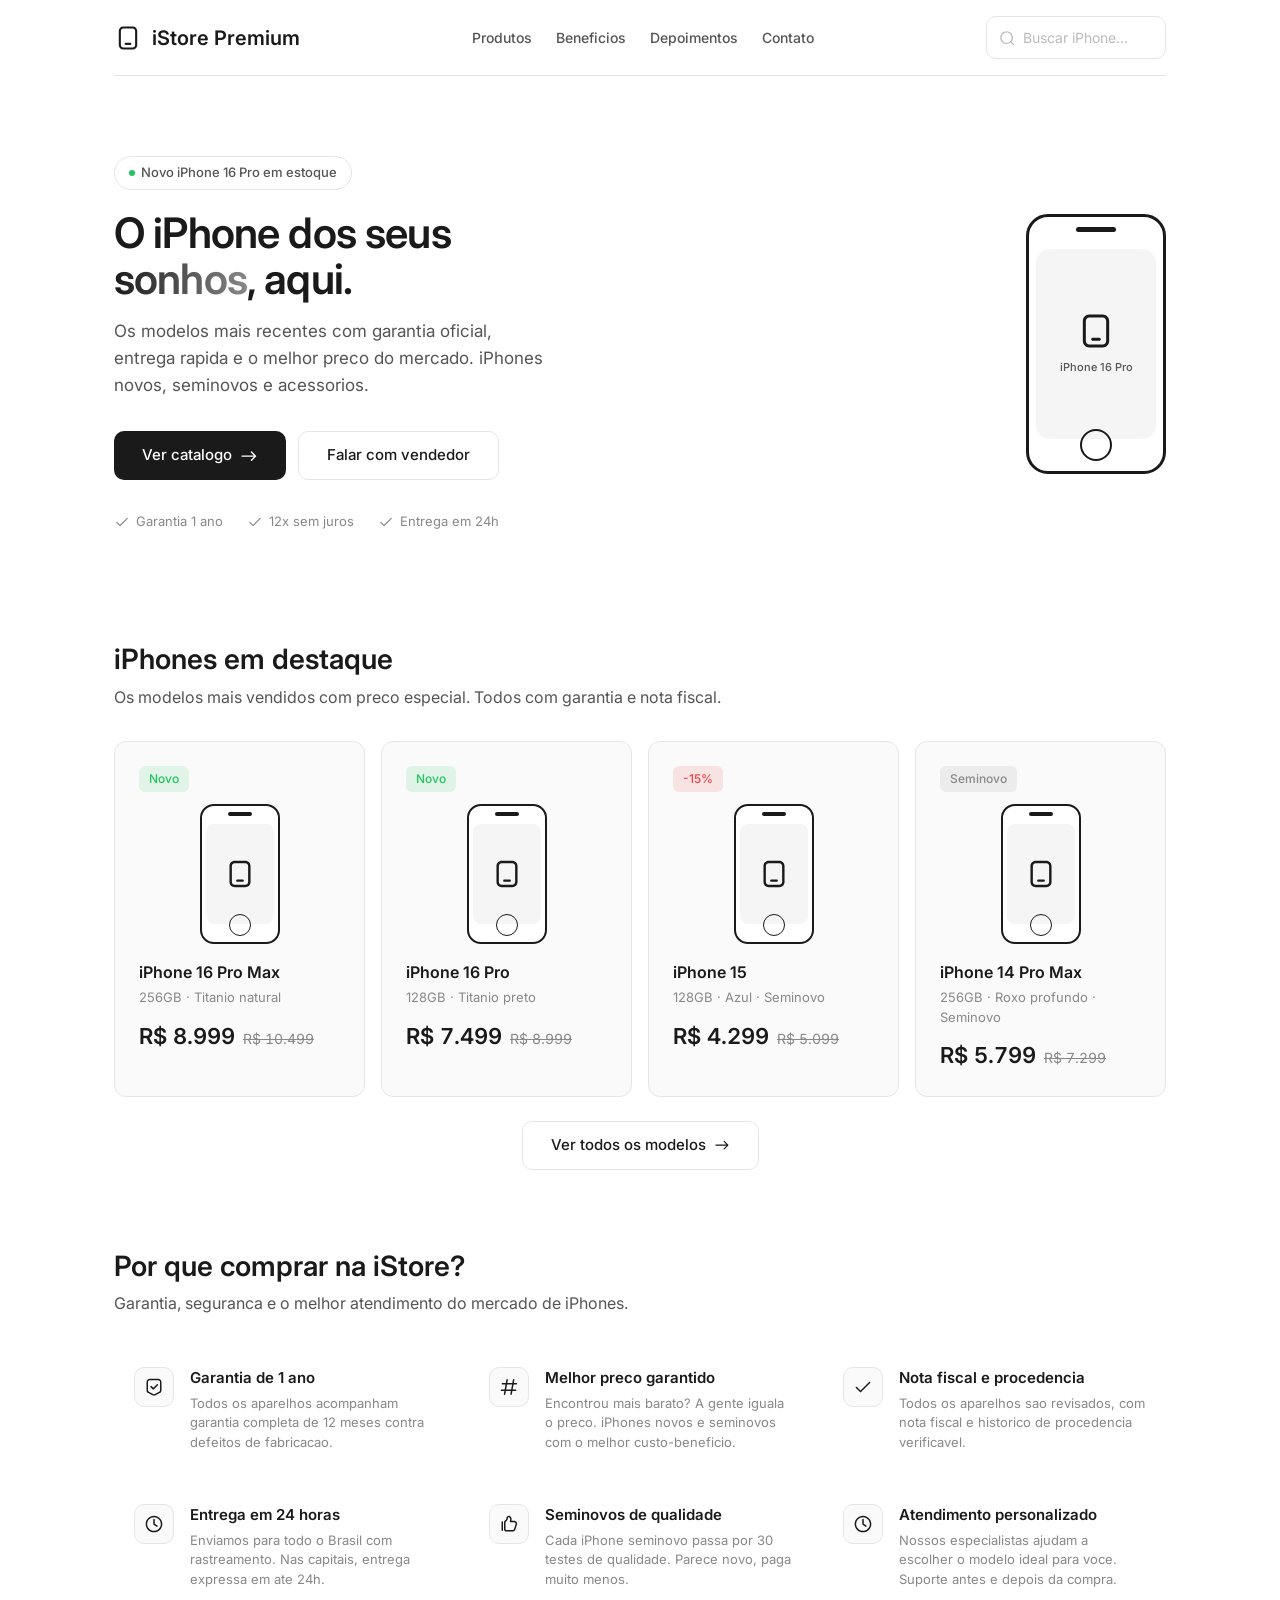
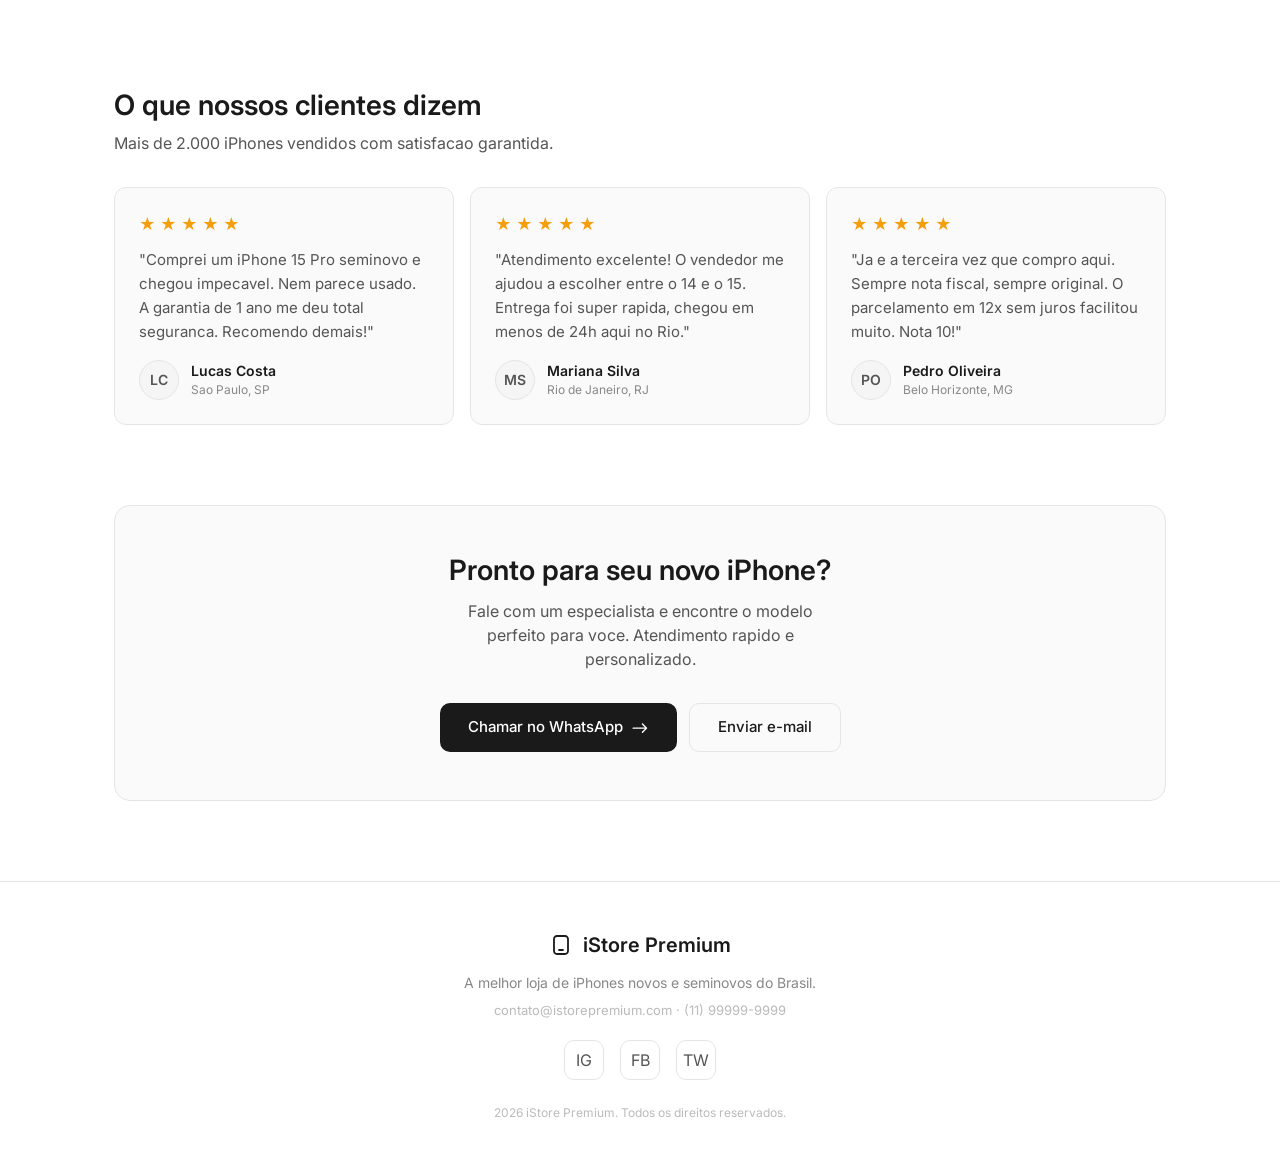
==== index.html @ f139035d "Add files via upload" ====
<!DOCTYPE html>
<html lang="pt-BR">
<head>
<meta charset="UTF-8">
<meta name="viewport" content="width=device-width, initial-scale=1.0">
<title>iStore Premium — iPhones Novos e Seminovos</title>
<style>
  @import url('https://fonts.googleapis.com/css2?family=Inter:wght@400;500;600&display=swap');
  :root {
    --text-primary: #1a1a1a; --text-secondary: #555; --text-tertiary: #888; --text-quaternary: #bbb;
    --surface: #fff; --surface-muted: #f5f5f5; --surface-raised: #fafafa; --border: #e5e5e5;
    --positive: #22c55e; --danger: #ef4444; --warning: #f59e0b; --accent: #3b82f6;
    --font-sans: 'Inter',-apple-system,BlinkMacSystemFont,'Segoe UI',Roboto,sans-serif;
    --ease-out: cubic-bezier(0.16,1,0.3,1); --t-fast: 150ms; --t-normal: 250ms; --t-slow: 400ms;
  }
  @media (prefers-color-scheme: dark) {
    :root {
      --text-primary: #f0f0f0; --text-secondary: #aaa; --text-tertiary: #777; --text-quaternary: #555;
      --surface: #0a0a0a; --surface-muted: #1a1a1a; --surface-raised: #141414; --border: #2a2a2a;
      --positive: #4ade80; --danger: #f87171; --warning: #fbbf24; --accent: #60a5fa;
    }
  }
  * { margin: 0; padding: 0; box-sizing: border-box; }
  body { font-family: var(--font-sans); color: var(--text-primary); background: var(--surface); line-height: 1.5; overflow-x: hidden; }
  .container { max-width: 1100px; margin: 0 auto; padding: 0 24px; }
  @keyframes fadeUp { from { opacity: 0; transform: translateY(30px); } to { opacity: 1; transform: translateY(0); } }
  @keyframes fadeIn { from { opacity: 0; } to { opacity: 1; } }
  @keyframes slideRight { from { opacity: 0; transform: translateX(-40px); } to { opacity: 1; transform: translateX(0); } }
  @keyframes float { 0%,100% { transform: translateY(0); } 50% { transform: translateY(-12px); } }
  @keyframes shimmer { 0% { background-position: -200% 0; } 100% { background-position: 200% 0; } }
  .anim-fade-up { animation: fadeUp 0.7s var(--ease-out) forwards; opacity: 0; }
  .anim-fade-in { animation: fadeIn 0.6s var(--ease-out) forwards; opacity: 0; }
  .anim-slide-right { animation: slideRight 0.6s var(--ease-out) forwards; opacity: 0; }
  .delay-1 { animation-delay: 0.1s; } .delay-2 { animation-delay: 0.2s; } .delay-3 { animation-delay: 0.3s; }
  .delay-4 { animation-delay: 0.4s; } .delay-5 { animation-delay: 0.5s; } .delay-6 { animation-delay: 0.6s; }
  .btn-primary { background: var(--text-primary); color: var(--surface); border: none; padding: 12px 28px; border-radius: 10px; font-size: 15px; font-weight: 500; cursor: pointer; transition: all var(--t-fast) var(--ease-out); display: inline-flex; align-items: center; gap: 8px; text-decoration: none; }
  .btn-primary:hover { opacity: 0.85; transform: translateY(-1px); }
  .btn-secondary { background: transparent; color: var(--text-primary); border: 1px solid var(--border); padding: 12px 28px; border-radius: 10px; font-size: 15px; font-weight: 500; cursor: pointer; transition: all var(--t-fast) var(--ease-out); display: inline-flex; align-items: center; gap: 8px; text-decoration: none; }
  .btn-secondary:hover { background: var(--surface-muted); }
  .phone-card { background: var(--surface-raised); border: 1px solid var(--border); border-radius: 12px; padding: 24px; transition: all var(--t-normal) var(--ease-out); cursor: pointer; position: relative; overflow: hidden; }
  .phone-card:hover { transform: translateY(-6px); border-color: var(--text-secondary); box-shadow: 0 12px 40px rgba(0,0,0,0.08); }
  .phone-card .card-actions { opacity: 0; transition: opacity var(--t-fast) var(--ease-out); }
  .phone-card:hover .card-actions { opacity: 1; }
  .feature-item { display: flex; align-items: flex-start; gap: 16px; padding: 20px; border-radius: 10px; transition: background var(--t-fast) var(--ease-out); }
  .feature-item:hover { background: var(--surface-muted); }
  .nav-link { color: var(--text-secondary); text-decoration: none; font-size: 14px; font-weight: 500; transition: color var(--t-fast) var(--ease-out); cursor: pointer; }
  .nav-link:hover { color: var(--text-primary); }
  .tag { display: inline-flex; align-items: center; gap: 4px; padding: 4px 10px; border-radius: 6px; font-size: 12px; font-weight: 500; }
  .tag-new { background: rgba(34,197,94,0.12); color: var(--positive); }
  .tag-sale { background: rgba(239,68,68,0.12); color: var(--danger); }
  .tag-stock { background: rgba(136,136,136,0.12); color: var(--text-tertiary); }
  .price { font-size: 22px; font-weight: 600; font-variant-numeric: tabular-nums; }
  .price-old { font-size: 14px; color: var(--text-tertiary); text-decoration: line-through; margin-left: 8px; font-variant-numeric: tabular-nums; }
  .scroll-reveal { opacity: 0; transform: translateY(24px); transition: all 0.6s var(--ease-out); }
  .scroll-reveal.revealed { opacity: 1; transform: translateY(0); }
  .testimonial-card { background: var(--surface-raised); border: 1px solid var(--border); border-radius: 12px; padding: 24px; transition: all var(--t-normal) var(--ease-out); }
  .testimonial-card:hover { border-color: var(--text-quaternary); }
  .star { color: var(--warning); }
  input[type="text"] { font: inherit; border: 1px solid var(--border); border-radius: 10px; padding: 10px 14px 10px 36px; font-size: 14px; background: var(--surface); color: var(--text-primary); outline: none; transition: border-color var(--t-fast) var(--ease-out); width: 180px; }
  input[type="text"]:focus { border-color: var(--text-primary); }
  input[type="text"]::placeholder { color: var(--text-quaternary); }
  .phone-visual { width: 80px; height: 140px; border: 2px solid var(--text-primary); border-radius: 14px; position: relative; margin: 0 auto 16px; background: var(--surface); display: flex; align-items: center; justify-content: center; transition: transform var(--t-normal) var(--ease-out); }
  .phone-card:hover .phone-visual { transform: scale(1.05) rotate(-2deg); }
  .phone-visual::before { content: ''; position: absolute; top: 6px; left: 50%; transform: translateX(-50%); width: 24px; height: 4px; background: var(--text-primary); border-radius: 2px; }
  .phone-visual::after { content: ''; position: absolute; bottom: 6px; left: 50%; transform: translateX(-50%); width: 20px; height: 20px; border: 1.5px solid var(--text-primary); border-radius: 50%; }
  .phone-screen { width: 68px; height: 100px; background: var(--surface-muted); border-radius: 8px; display: flex; align-items: center; justify-content: center; }
  .hero-phone { width: 140px; height: 260px; border: 3px solid var(--text-primary); border-radius: 22px; position: relative; background: var(--surface); display: flex; align-items: center; justify-content: center; animation: float 4s ease-in-out infinite; }
  .hero-phone::before { content: ''; position: absolute; top: 10px; left: 50%; transform: translateX(-50%); width: 40px; height: 5px; background: var(--text-primary); border-radius: 3px; }
  .hero-phone::after { content: ''; position: absolute; bottom: 10px; left: 50%; transform: translateX(-50%); width: 28px; height: 28px; border: 2px solid var(--text-primary); border-radius: 50%; }
  .hero-screen { width: 120px; height: 190px; background: var(--surface-muted); border-radius: 14px; display: flex; align-items: center; justify-content: center; flex-direction: column; gap: 8px; }
  .shimmer-text { background: linear-gradient(90deg, var(--text-primary) 0%, var(--text-tertiary) 50%, var(--text-primary) 100%); background-size: 200% auto; -webkit-background-clip: text; -webkit-text-fill-color: transparent; background-clip: text; animation: shimmer 3s linear infinite; }
  .section-title { font-size: 28px; font-weight: 600; line-height: 1.2; margin-bottom: 8px; }
  .section-subtitle { font-size: 16px; color: var(--text-secondary); line-height: 1.5; margin-bottom: 32px; }
  .avatar { width: 40px; height: 40px; border-radius: 50%; background: var(--surface-muted); border: 1px solid var(--border); display: flex; align-items: center; justify-content: center; font-size: 14px; font-weight: 600; color: var(--text-secondary); }
  footer { border-top: 1px solid var(--border); padding: 48px 0; text-align: center; }
  .social-links { display: flex; justify-content: center; gap: 16px; margin-top: 20px; }
  .social-links a { width: 40px; height: 40px; border-radius: 10px; border: 1px solid var(--border); display: flex; align-items: center; justify-content: center; color: var(--text-secondary); transition: all var(--t-fast) var(--ease-out); text-decoration: none; }
  .social-links a:hover { background: var(--surface-muted); color: var(--text-primary); border-color: var(--text-secondary); }
  @media (max-width: 640px) {
    .hero-grid { flex-direction: column; text-align: center; } .hero-phone { margin: 0 auto; } .nav-links { display: none; }
    .products-grid { grid-template-columns: 1fr !important; } .features-grid { grid-template-columns: 1fr !important; }
    .testimonials-grid { grid-template-columns: 1fr !important; } .section-title { font-size: 24px; } h1 { font-size: 32px !important; }
  }
</style>
</head>
<body>
<div class="container">

<!-- HEADER -->
<header style="display: flex; align-items: center; justify-content: space-between; padding: 16px 0; border-bottom: 1px solid var(--border); margin-bottom: 48px;" class="anim-fade-in">
  <div style="display: flex; align-items: center; gap: 10px; font-size: 20px; font-weight: 600;">
    <svg width="28" height="28" viewBox="0 0 24 24" fill="none" xmlns="http://www.w3.org/2000/svg" style="color: var(--text-primary);">
      <path d="M14 16.1006C14.497 16.1006 14.9003 16.503 14.9004 17C14.9004 17.497 14.497 17.9004 14 17.9004H10C9.50294 17.9004 9.09961 17.4971 9.09961 17C9.09966 16.503 9.50298 16.1006 10 16.1006H14Z" fill="currentColor"/>
      <path fill-rule="evenodd" clip-rule="evenodd" d="M16 2.09961C18.1539 2.09961 19.9004 3.84609 19.9004 6V18C19.9004 20.1539 18.1539 21.9004 16 21.9004H8C5.84609 21.9004 4.09961 20.1539 4.09961 18V6C4.09961 3.84609 5.84609 2.09961 8 2.09961H16ZM8 3.90039C6.8402 3.90039 5.90039 4.8402 5.90039 6V18C5.90039 19.1598 6.8402 20.0996 8 20.0996H16C17.1598 20.0996 18.0996 19.1598 18.0996 18V6C18.0996 4.8402 17.1598 3.90039 16 3.90039H8Z" fill="currentColor"/>
    </svg>
    iStore Premium
  </div>
  <nav class="nav-links" style="display: flex; gap: 24px; align-items: center;">
    <a class="nav-link" href="#produtos">Produtos</a>
    <a class="nav-link" href="#beneficios">Beneficios</a>
    <a class="nav-link" href="#depoimentos">Depoimentos</a>
    <a class="nav-link" href="#contato">Contato</a>
  </nav>
  <div style="display: flex; align-items: center; gap: 12px;">
    <div style="position: relative;">
      <svg width="18" height="18" viewBox="0 0 24 24" fill="none" xmlns="http://www.w3.org/2000/svg" style="position: absolute; left: 12px; top: 50%; transform: translateY(-50%); color: var(--text-quaternary);">
        <path d="M11.5 3C16.1944 3 20 6.80558 20 11.5C20 13.523 19.2933 15.381 18.1132 16.8404L21.1364 19.8636C21.4879 20.2151 21.4879 20.7849 21.1364 21.1364C20.7849 21.4879 20.2151 21.4879 19.8636 21.1364L16.8404 18.1132C15.381 19.2933 13.523 20 11.5 20C6.80558 20 3 16.1944 3 11.5C3 6.80558 6.80558 3 11.5 3ZM11.5 18.2C15.2003 18.2 18.2 15.2003 18.2 11.5C18.2 7.79969 15.2003 4.8 11.5 4.8C7.79969 4.8 4.8 7.79969 4.8 11.5C4.8 15.2003 7.79969 18.2 11.5 18.2Z" fill="currentColor"/>
      </svg>
      <input type="text" placeholder="Buscar iPhone...">
    </div>
  </div>
</header>

<!-- HERO -->
<section class="hero-grid" style="display: flex; align-items: center; gap: 48px; margin-bottom: 80px; padding: 32px 0;">
  <div style="flex: 1;">
    <div class="anim-slide-right delay-1" style="display: inline-flex; align-items: center; gap: 6px; padding: 6px 14px; border-radius: 20px; border: 1px solid var(--border); font-size: 13px; color: var(--text-secondary); margin-bottom: 20px; font-weight: 500;">
      <span style="width: 6px; height: 6px; background: var(--positive); border-radius: 50%; display: inline-block;"></span>
      Novo iPhone 16 Pro em estoque
    </div>
    <h1 class="anim-fade-up delay-2" style="font-size: 42px; font-weight: 600; line-height: 1.1; margin-bottom: 16px; letter-spacing: -0.02em;">
      O iPhone dos seus<br><span class="shimmer-text">sonhos</span>, aqui.
    </h1>
    <p class="anim-fade-up delay-3" style="font-size: 17px; color: var(--text-secondary); line-height: 1.6; margin-bottom: 32px; max-width: 440px;">
      Os modelos mais recentes com garantia oficial, entrega rapida e o melhor preco do mercado. iPhones novos, seminovos e acessorios.
    </p>
    <div class="anim-fade-up delay-4" style="display: flex; gap: 12px; flex-wrap: wrap;">
      <a href="#produtos" class="btn-primary">
        Ver catalogo
        <svg width="18" height="18" viewBox="0 0 24 24" fill="none" xmlns="http://www.w3.org/2000/svg">
          <path fill-rule="evenodd" clip-rule="evenodd" d="M21.4387 12.814C21.788 12.4622 21.787 11.8941 21.4364 11.5436L15.8979 6.0051C15.5464 5.65363 14.9766 5.65363 14.6251 6.0051C14.2737 6.35657 14.2737 6.92642 14.6251 7.27789L18.6272 11.28H2.79998C2.30293 11.28 1.89998 11.6829 1.89998 12.18C1.89998 12.677 2.30293 13.08 2.79998 13.08H18.6382L14.6228 17.1245C14.2726 17.4772 14.2747 18.0471 14.6274 18.3973C14.9802 18.7475 15.55 18.7454 15.9002 18.3927L21.4387 12.814Z" fill="currentColor"/>
        </svg>
      </a>
      <a href="#contato" class="btn-secondary">Falar com vendedor</a>
    </div>
    <div class="anim-fade-up delay-5" style="display: flex; gap: 24px; margin-top: 32px; flex-wrap: wrap;">
      <div style="display: flex; align-items: center; gap: 6px; font-size: 13px; color: var(--text-tertiary);">
        <svg width="16" height="16" viewBox="0 0 24 24" fill="none" xmlns="http://www.w3.org/2000/svg"><path d="M19.3027 5.9053C19.6542 5.55397 20.2247 5.55388 20.5761 5.9053C20.9273 6.25675 20.9273 6.82734 20.5761 7.17874L9.65911 18.0948C9.30773 18.4461 8.73814 18.446 8.38665 18.0948L3.42376 13.1328C3.0726 12.7814 3.07263 12.2118 3.42376 11.8604C3.77524 11.509 4.34575 11.5089 4.6972 11.8604L9.02239 16.1856L19.3027 5.9053Z" fill="currentColor"/></svg>
        Garantia 1 ano
      </div>
      <div style="display: flex; align-items: center; gap: 6px; font-size: 13px; color: var(--text-tertiary);">
        <svg width="16" height="16" viewBox="0 0 24 24" fill="none" xmlns="http://www.w3.org/2000/svg"><path d="M19.3027 5.9053C19.6542 5.55397 20.2247 5.55388 20.5761 5.9053C20.9273 6.25675 20.9273 6.82734 20.5761 7.17874L9.65911 18.0948C9.30773 18.4461 8.73814 18.446 8.38665 18.0948L3.42376 13.1328C3.0726 12.7814 3.07263 12.2118 3.42376 11.8604C3.77524 11.509 4.34575 11.5089 4.6972 11.8604L9.02239 16.1856L19.3027 5.9053Z" fill="currentColor"/></svg>
        12x sem juros
      </div>
      <div style="display: flex; align-items: center; gap: 6px; font-size: 13px; color: var(--text-tertiary);">
        <svg width="16" height="16" viewBox="0 0 24 24" fill="none" xmlns="http://www.w3.org/2000/svg"><path d="M19.3027 5.9053C19.6542 5.55397 20.2247 5.55388 20.5761 5.9053C20.9273 6.25675 20.9273 6.82734 20.5761 7.17874L9.65911 18.0948C9.30773 18.4461 8.73814 18.446 8.38665 18.0948L3.42376 13.1328C3.0726 12.7814 3.07263 12.2118 3.42376 11.8604C3.77524 11.509 4.34575 11.5089 4.6972 11.8604L9.02239 16.1856L19.3027 5.9053Z" fill="currentColor"/></svg>
        Entrega em 24h
      </div>
    </div>
  </div>
  <div class="anim-fade-up delay-3" style="flex: 0 0 auto; display: flex; justify-content: center;">
    <div class="hero-phone">
      <div class="hero-screen">
        <svg width="40" height="40" viewBox="0 0 24 24" fill="none" xmlns="http://www.w3.org/2000/svg" style="color: var(--text-primary);">
          <path d="M14 16.1006C14.497 16.1006 14.9003 16.503 14.9004 17C14.9004 17.497 14.497 17.9004 14 17.9004H10C9.50294 17.9004 9.09961 17.4971 9.09961 17C9.09966 16.503 9.50298 16.1006 10 16.1006H14Z" fill="currentColor"/>
          <path fill-rule="evenodd" clip-rule="evenodd" d="M16 2.09961C18.1539 2.09961 19.9004 3.84609 19.9004 6V18C19.9004 20.1539 18.1539 21.9004 16 21.9004H8C5.84609 21.9004 4.09961 20.1539 4.09961 18V6C4.09961 3.84609 5.84609 2.09961 8 2.09961H16ZM8 3.90039C6.8402 3.90039 5.90039 4.8402 5.90039 6V18C5.90039 19.1598 6.8402 20.0996 8 20.0996H16C17.1598 20.0996 18.0996 19.1598 18.0996 18V6C18.0996 4.8402 17.1598 3.90039 16 3.90039H8Z" fill="currentColor"/>
        </svg>
        <span style="font-size: 11px; font-weight: 500; color: var(--text-secondary);">iPhone 16 Pro</span>
      </div>
    </div>
  </div>
</section>

<!-- PRODUTOS -->
<section id="produtos" style="margin-bottom: 80px;">
  <div class="scroll-reveal">
    <h2 class="section-title">iPhones em destaque</h2>
    <p class="section-subtitle">Os modelos mais vendidos com preco especial. Todos com garantia e nota fiscal.</p>
  </div>
  <div class="products-grid scroll-reveal" style="display: grid; grid-template-columns: repeat(auto-fill, minmax(220px, 1fr)); gap: 16px;">

    <div class="phone-card">
      <div style="display: flex; justify-content: space-between; align-items: flex-start; margin-bottom: 12px;">
        <span class="tag tag-new">Novo</span>
        <div class="card-actions">
          <svg width="18" height="18" viewBox="0 0 24 24" fill="none" xmlns="http://www.w3.org/2000/svg" style="color: var(--text-tertiary); cursor: pointer;" onmouseover="this.style.color='var(--danger)'" onmouseout="this.style.color='var(--text-tertiary)'">
            <path d="M11.8008 2.20386C11.8418 2.20504 11.8761 2.20679 11.9004 2.20679C12.9196 2.20697 14.0714 2.95768 14.6924 4.17847C15.3083 5.25838 15.3183 6.6302 15.0029 8.06226H18.0244C20.3536 8.06238 22.3556 10.0885 21.6377 12.4167L19.7588 18.5105C19.286 20.0439 17.7636 21.0064 16.1455 21.0066H8.86621C7.29432 21.0066 6.01953 19.7318 6.01953 18.1599V9.61792C6.01953 8.75706 6.59143 8.12094 7.18652 7.81421C7.74138 7.52813 8.27631 7.03526 8.55762 6.28882C8.7423 5.79875 8.81718 5.36749 8.89551 4.91284C8.90613 4.85121 8.91669 4.78901 8.92773 4.72632C9.01218 4.24725 9.13189 3.60409 9.57715 3.073C9.98574 2.58579 10.4533 2.34616 10.9248 2.25269C11.2492 2.18839 11.6072 2.19827 11.8008 2.20386ZM3.90039 8.70679C4.39721 8.707 4.79972 9.10935 4.7998 9.6062V19.6062C4.7998 20.1031 4.39727 20.5064 3.90039 20.5066C3.40333 20.5066 3 20.1033 3 19.6062V9.6062C3.00009 9.10922 3.40339 8.70679 3.90039 8.70679ZM11.5127 3.99976C11.4072 4.00007 11.3335 4.0066 11.2744 4.01831C11.1904 4.03501 11.0911 4.0682 10.9561 4.22925C10.8577 4.34667 10.79 4.52909 10.7002 5.03882C10.6906 5.093 10.6811 5.15005 10.6709 5.20972C10.5941 5.66065 10.4914 6.26229 10.2422 6.92358C9.77757 8.15644 8.89074 8.9602 8.01074 9.41382C7.93454 9.45309 7.88026 9.5043 7.84961 9.54761C7.82127 9.58767 7.81934 9.6106 7.81934 9.61792V18.1599C7.81934 18.7377 8.28844 19.2068 8.86621 19.2068H16.1455C17.1015 19.2066 17.8346 18.6435 18.0391 17.9802L19.918 11.8865C20.1905 11.0025 19.4593 9.86217 18.0244 9.86206H13.8223C13.5343 9.86197 13.264 9.72391 13.0947 9.49097C12.9254 9.25776 12.8776 8.95738 12.9668 8.68335C13.5367 6.93328 13.5148 5.73387 13.1221 5.05835C13.1126 5.04208 13.1031 5.02537 13.0947 5.00854C12.7129 4.24514 12.1035 4.00689 11.9004 4.00659C11.8294 4.00659 11.7579 4.00414 11.6982 4.00269H11.6865C11.6208 4.00109 11.5658 3.9996 11.5127 3.99976Z" fill="currentColor"/>
          </svg>
        </div>
      </div>
      <div class="phone-visual">
        <div class="phone-screen">
          <svg width="32" height="32" viewBox="0 0 24 24" fill="none" xmlns="http://www.w3.org/2000/svg" style="color: var(--text-primary);">
            <path d="M14 16.1006C14.497 16.1006 14.9003 16.503 14.9004 17C14.9004 17.497 14.497 17.9004 14 17.9004H10C9.50294 17.9004 9.09961 17.4971 9.09961 17C9.09966 16.503 9.50298 16.1006 10 16.1006H14Z" fill="currentColor"/>
            <path fill-rule="evenodd" clip-rule="evenodd" d="M16 2.09961C18.1539 2.09961 19.9004 3.84609 19.9004 6V18C19.9004 20.1539 18.1539 21.9004 16 21.9004H8C5.84609 21.9004 4.09961 20.1539 4.09961 18V6C4.09961 3.84609 5.84609 2.09961 8 2.09961H16ZM8 3.90039C6.8402 3.90039 5.90039 4.8402 5.90039 6V18C5.90039 19.1598 6.8402 20.0996 8 20.0996H16C17.1598 20.0996 18.0996 19.1598 18.0996 18V6C18.0996 4.8402 17.1598 3.90039 16 3.90039H8Z" fill="currentColor"/>
          </svg>
        </div>
      </div>
      <h3 style="font-size: 16px; font-weight: 600; margin-bottom: 4px;">iPhone 16 Pro Max</h3>
      <p style="font-size: 13px; color: var(--text-tertiary); margin-bottom: 12px;">256GB · Titanio natural</p>
      <div style="display: flex; align-items: baseline;">
        <span class="price">R$ 8.999</span>
        <span class="price-old">R$ 10.499</span>
      </div>
    </div>

    <div class="phone-card">
      <div style="display: flex; justify-content: space-between; align-items: flex-start; margin-bottom: 12px;">
        <span class="tag tag-new">Novo</span>
        <div class="card-actions">
          <svg width="18" height="18" viewBox="0 0 24 24" fill="none" xmlns="http://www.w3.org/2000/svg" style="color: var(--text-tertiary); cursor: pointer;" onmouseover="this.style.color='var(--danger)'" onmouseout="this.style.color='var(--text-tertiary)'">
            <path d="M11.8008 2.20386C11.8418 2.20504 11.8761 2.20679 11.9004 2.20679C12.9196 2.20697 14.0714 2.95768 14.6924 4.17847C15.3083 5.25838 15.3183 6.6302 15.0029 8.06226H18.0244C20.3536 8.06238 22.3556 10.0885 21.6377 12.4167L19.7588 18.5105C19.286 20.0439 17.7636 21.0064 16.1455 21.0066H8.86621C7.29432 21.0066 6.01953 19.7318 6.01953 18.1599V9.61792C6.01953 8.75706 6.59143 8.12094 7.18652 7.81421C7.74138 7.52813 8.27631 7.03526 8.55762 6.28882C8.7423 5.79875 8.81718 5.36749 8.89551 4.91284C8.90613 4.85121 8.91669 4.78901 8.92773 4.72632C9.01218 4.24725 9.13189 3.60409 9.57715 3.073C9.98574 2.58579 10.4533 2.34616 10.9248 2.25269C11.2492 2.18839 11.6072 2.19827 11.8008 2.20386ZM3.90039 8.70679C4.39721 8.707 4.79972 9.10935 4.7998 9.6062V19.6062C4.7998 20.1031 4.39727 20.5064 3.90039 20.5066C3.40333 20.5066 3 20.1033 3 19.6062V9.6062C3.00009 9.10922 3.40339 8.70679 3.90039 8.70679ZM11.5127 3.99976C11.4072 4.00007 11.3335 4.0066 11.2744 4.01831C11.1904 4.03501 11.0911 4.0682 10.9561 4.22925C10.8577 4.34667 10.79 4.52909 10.7002 5.03882C10.6906 5.093 10.6811 5.15005 10.6709 5.20972C10.5941 5.66065 10.4914 6.26229 10.2422 6.92358C9.77757 8.15644 8.89074 8.9602 8.01074 9.41382C7.93454 9.45309 7.88026 9.5043 7.84961 9.54761C7.82127 9.58767 7.81934 9.6106 7.81934 9.61792V18.1599C7.81934 18.7377 8.28844 19.2068 8.86621 19.2068H16.1455C17.1015 19.2066 17.8346 18.6435 18.0391 17.9802L19.918 11.8865C20.1905 11.0025 19.4593 9.86217 18.0244 9.86206H13.8223C13.5343 9.86197 13.264 9.72391 13.0947 9.49097C12.9254 9.25776 12.8776 8.95738 12.9668 8.68335C13.5367 6.93328 13.5148 5.73387 13.1221 5.05835C13.1126 5.04208 13.1031 5.02537 13.0947 5.00854C12.7129 4.24514 12.1035 4.00689 11.9004 4.00659C11.8294 4.00659 11.7579 4.00414 11.6982 4.00269H11.6865C11.6208 4.00109 11.5658 3.9996 11.5127 3.99976Z" fill="currentColor"/>
          </svg>
        </div>
      </div>
      <div class="phone-visual">
        <div class="phone-screen">
          <svg width="32" height="32" viewBox="0 0 24 24" fill="none" xmlns="http://www.w3.org/2000/svg" style="color: var(--text-primary);">
            <path d="M14 16.1006C14.497 16.1006 14.9003 16.503 14.9004 17C14.9004 17.497 14.497 17.9004 14 17.9004H10C9.50294 17.9004 9.09961 17.4971 9.09961 17C9.09966 16.503 9.50298 16.1006 10 16.1006H14Z" fill="currentColor"/>
            <path fill-rule="evenodd" clip-rule="evenodd" d="M16 2.09961C18.1539 2.09961 19.9004 3.84609 19.9004 6V18C19.9004 20.1539 18.1539 21.9004 16 21.9004H8C5.84609 21.9004 4.09961 20.1539 4.09961 18V6C4.09961 3.84609 5.84609 2.09961 8 2.09961H16ZM8 3.90039C6.8402 3.90039 5.90039 4.8402 5.90039 6V18C5.90039 19.1598 6.8402 20.0996 8 20.0996H16C17.1598 20.0996 18.0996 19.1598 18.0996 18V6C18.0996 4.8402 17.1598 3.90039 16 3.90039H8Z" fill="currentColor"/>
          </svg>
        </div>
      </div>
      <h3 style="font-size: 16px; font-weight: 600; margin-bottom: 4px;">iPhone 16 Pro</h3>
      <p style="font-size: 13px; color: var(--text-tertiary); margin-bottom: 12px;">128GB · Titanio preto</p>
      <div style="display: flex; align-items: baseline;">
        <span class="price">R$ 7.499</span>
        <span class="price-old">R$ 8.999</span>
      </div>
    </div>

    <div class="phone-card">
      <div style="display: flex; justify-content: space-between; align-items: flex-start; margin-bottom: 12px;">
        <span class="tag tag-sale">-15%</span>
        <div class="card-actions">
          <svg width="18" height="18" viewBox="0 0 24 24" fill="none" xmlns="http://www.w3.org/2000/svg" style="color: var(--text-tertiary); cursor: pointer;" onmouseover="this.style.color='var(--danger)'" onmouseout="this.style.color='var(--text-tertiary)'">
            <path d="M11.8008 2.20386C11.8418 2.20504 11.8761 2.20679 11.9004 2.20679C12.9196 2.20697 14.0714 2.95768 14.6924 4.17847C15.3083 5.25838 15.3183 6.6302 15.0029 8.06226H18.0244C20.3536 8.06238 22.3556 10.0885 21.6377 12.4167L19.7588 18.5105C19.286 20.0439 17.7636 21.0064 16.1455 21.0066H8.86621C7.29432 21.0066 6.01953 19.7318 6.01953 18.1599V9.61792C6.01953 8.75706 6.59143 8.12094 7.18652 7.81421C7.74138 7.52813 8.27631 7.03526 8.55762 6.28882C8.7423 5.79875 8.81718 5.36749 8.89551 4.91284C8.90613 4.85121 8.91669 4.78901 8.92773 4.72632C9.01218 4.24725 9.13189 3.60409 9.57715 3.073C9.98574 2.58579 10.4533 2.34616 10.9248 2.25269C11.2492 2.18839 11.6072 2.19827 11.8008 2.20386ZM3.90039 8.70679C4.39721 8.707 4.79972 9.10935 4.7998 9.6062V19.6062C4.7998 20.1031 4.39727 20.5064 3.90039 20.5066C3.40333 20.5066 3 20.1033 3 19.6062V9.6062C3.00009 9.10922 3.40339 8.70679 3.90039 8.70679ZM11.5127 3.99976C11.4072 4.00007 11.3335 4.0066 11.2744 4.01831C11.1904 4.03501 11.0911 4.0682 10.9561 4.22925C10.8577 4.34667 10.79 4.52909 10.7002 5.03882C10.6906 5.093 10.6811 5.15005 10.6709 5.20972C10.5941 5.66065 10.4914 6.26229 10.2422 6.92358C9.77757 8.15644 8.89074 8.9602 8.01074 9.41382C7.93454 9.45309 7.88026 9.5043 7.84961 9.54761C7.82127 9.58767 7.81934 9.6106 7.81934 9.61792V18.1599C7.81934 18.7377 8.28844 19.2068 8.86621 19.2068H16.1455C17.1015 19.2066 17.8346 18.6435 18.0391 17.9802L19.918 11.8865C20.1905 11.0025 19.4593 9.86217 18.0244 9.86206H13.8223C13.5343 9.86197 13.264 9.72391 13.0947 9.49097C12.9254 9.25776 12.8776 8.95738 12.9668 8.68335C13.5367 6.93328 13.5148 5.73387 13.1221 5.05835C13.1126 5.04208 13.1031 5.02537 13.0947 5.00854C12.7129 4.24514 12.1035 4.00689 11.9004 4.00659C11.8294 4.00659 11.7579 4.00414 11.6982 4.00269H11.6865C11.6208 4.00109 11.5658 3.9996 11.5127 3.99976Z" fill="currentColor"/>
          </svg>
        </div>
      </div>
      <div class="phone-visual">
        <div class="phone-screen">
          <svg width="32" height="32" viewBox="0 0 24 24" fill="none" xmlns="http://www.w3.org/2000/svg" style="color: var(--text-primary);">
            <path d="M14 16.1006C14.497 16.1006 14.9003 16.503 14.9004 17C14.9004 17.497 14.497 17.9004 14 17.9004H10C9.50294 17.9004 9.09961 17.4971 9.09961 17C9.09966 16.503 9.50298 16.1006 10 16.1006H14Z" fill="currentColor"/>
            <path fill-rule="evenodd" clip-rule="evenodd" d="M16 2.09961C18.1539 2.09961 19.9004 3.84609 19.9004 6V18C19.9004 20.1539 18.1539 21.9004 16 21.9004H8C5.84609 21.9004 4.09961 20.1539 4.09961 18V6C4.09961 3.84609 5.84609 2.09961 8 2.09961H16ZM8 3.90039C6.8402 3.90039 5.90039 4.8402 5.90039 6V18C5.90039 19.1598 6.8402 20.0996 8 20.0996H16C17.1598 20.0996 18.0996 19.1598 18.0996 18V6C18.0996 4.8402 17.1598 3.90039 16 3.90039H8Z" fill="currentColor"/>
          </svg>
        </div>
      </div>
      <h3 style="font-size: 16px; font-weight: 600; margin-bottom: 4px;">iPhone 15</h3>
      <p style="font-size: 13px; color: var(--text-tertiary); margin-bottom: 12px;">128GB · Azul · Seminovo</p>
      <div style="display: flex; align-items: baseline;">
        <span class="price">R$ 4.299</span>
        <span class="price-old">R$ 5.099</span>
      </div>
    </div>

    <div class="phone-card">
      <div style="display: flex; justify-content: space-between; align-items: flex-start; margin-bottom: 12px;">
        <span class="tag tag-stock">Seminovo</span>
        <div class="card-actions">
          <svg width="18" height="18" viewBox="0 0 24 24" fill="none" xmlns="http://www.w3.org/2000/svg" style="color: var(--text-tertiary); cursor: pointer;" onmouseover="this.style.color='var(--danger)'" onmouseout="this.style.color='var(--text-tertiary)'">
            <path d="M11.8008 2.20386C11.8418 2.20504 11.8761 2.20679 11.9004 2.20679C12.9196 2.20697 14.0714 2.95768 14.6924 4.17847C15.3083 5.25838 15.3183 6.6302 15.0029 8.06226H18.0244C20.3536 8.06238 22.3556 10.0885 21.6377 12.4167L19.7588 18.5105C19.286 20.0439 17.7636 21.0064 16.1455 21.0066H8.86621C7.29432 21.0066 6.01953 19.7318 6.01953 18.1599V9.61792C6.01953 8.75706 6.59143 8.12094 7.18652 7.81421C7.74138 7.52813 8.27631 7.03526 8.55762 6.28882C8.7423 5.79875 8.81718 5.36749 8.89551 4.91284C8.90613 4.85121 8.91669 4.78901 8.92773 4.72632C9.01218 4.24725 9.13189 3.60409 9.57715 3.073C9.98574 2.58579 10.4533 2.34616 10.9248 2.25269C11.2492 2.18839 11.6072 2.19827 11.8008 2.20386ZM3.90039 8.70679C4.39721 8.707 4.79972 9.10935 4.7998 9.6062V19.6062C4.7998 20.1031 4.39727 20.5064 3.90039 20.5066C3.40333 20.5066 3 20.1033 3 19.6062V9.6062C3.00009 9.10922 3.40339 8.70679 3.90039 8.70679ZM11.5127 3.99976C11.4072 4.00007 11.3335 4.0066 11.2744 4.01831C11.1904 4.03501 11.0911 4.0682 10.9561 4.22925C10.8577 4.34667 10.79 4.52909 10.7002 5.03882C10.6906 5.093 10.6811 5.15005 10.6709 5.20972C10.5941 5.66065 10.4914 6.26229 10.2422 6.92358C9.77757 8.15644 8.89074 8.9602 8.01074 9.41382C7.93454 9.45309 7.88026 9.5043 7.84961 9.54761C7.82127 9.58767 7.81934 9.6106 7.81934 9.61792V18.1599C7.81934 18.7377 8.28844 19.2068 8.86621 19.2068H16.1455C17.1015 19.2066 17.8346 18.6435 18.0391 17.9802L19.918 11.8865C20.1905 11.0025 19.4593 9.86217 18.0244 9.86206H13.8223C13.5343 9.86197 13.264 9.72391 13.0947 9.49097C12.9254 9.25776 12.8776 8.95738 12.9668 8.68335C13.5367 6.93328 13.5148 5.73387 13.1221 5.05835C13.1126 5.04208 13.1031 5.02537 13.0947 5.00854C12.7129 4.24514 12.1035 4.00689 11.9004 4.00659C11.8294 4.00659 11.7579 4.00414 11.6982 4.00269H11.6865C11.6208 4.00109 11.5658 3.9996 11.5127 3.99976Z" fill="currentColor"/>
          </svg>
        </div>
      </div>
      <div class="phone-visual">
        <div class="phone-screen">
          <svg width="32" height="32" viewBox="0 0 24 24" fill="none" xmlns="http://www.w3.org/2000/svg" style="color: var(--text-primary);">
            <path d="M14 16.1006C14.497 16.1006 14.9003 16.503 14.9004 17C14.9004 17.497 14.497 17.9004 14 17.9004H10C9.50294 17.9004 9.09961 17.4971 9.09961 17C9.09966 16.503 9.50298 16.1006 10 16.1006H14Z" fill="currentColor"/>
            <path fill-rule="evenodd" clip-rule="evenodd" d="M16 2.09961C18.1539 2.09961 19.9004 3.84609 19.9004 6V18C19.9004 20.1539 18.1539 21.9004 16 21.9004H8C5.84609 21.9004 4.09961 20.1539 4.09961 18V6C4.09961 3.84609 5.84609 2.09961 8 2.09961H16ZM8 3.90039C6.8402 3.90039 5.90039 4.8402 5.90039 6V18C5.90039 19.1598 6.8402 20.0996 8 20.0996H16C17.1598 20.0996 18.0996 19.1598 18.0996 18V6C18.0996 4.8402 17.1598 3.90039 16 3.90039H8Z" fill="currentColor"/>
          </svg>
        </div>
      </div>
      <h3 style="font-size: 16px; font-weight: 600; margin-bottom: 4px;">iPhone 14 Pro Max</h3>
      <p style="font-size: 13px; color: var(--text-tertiary); margin-bottom: 12px;">256GB · Roxo profundo · Seminovo</p>
      <div style="display: flex; align-items: baseline;">
        <span class="price">R$ 5.799</span>
        <span class="price-old">R$ 7.299</span>
      </div>
    </div>

  </div>
  <div class="scroll-reveal" style="text-align: center; margin-top: 24px;">
    <a href="#" class="btn-secondary">
      Ver todos os modelos
      <svg width="16" height="16" viewBox="0 0 24 24" fill="none" xmlns="http://www.w3.org/2000/svg">
        <path fill-rule="evenodd" clip-rule="evenodd" d="M21.4387 12.814C21.788 12.4622 21.787 11.8941 21.4364 11.5436L15.8979 6.0051C15.5464 5.65363 14.9766 5.65363 14.6251 6.0051C14.2737 6.35657 14.2737 6.92642 14.6251 7.27789L18.6272 11.28H2.79998C2.30293 11.28 1.89998 11.6829 1.89998 12.18C1.89998 12.677 2.30293 13.08 2.79998 13.08H18.6382L14.6228 17.1245C14.2726 17.4772 14.2747 18.0471 14.6274 18.3973C14.9802 18.7475 15.55 18.7454 15.9002 18.3927L21.4387 12.814Z" fill="currentColor"/>
      </svg>
    </a>
  </div>
</section>

<!-- BENEFICIOS -->
<section id="beneficios" style="margin-bottom: 80px;">
  <div class="scroll-reveal">
    <h2 class="section-title">Por que comprar na iStore?</h2>
    <p class="section-subtitle">Garantia, seguranca e o melhor atendimento do mercado de iPhones.</p>
  </div>
  <div class="features-grid scroll-reveal" style="display: grid; grid-template-columns: repeat(auto-fill, minmax(280px, 1fr)); gap: 12px;">

    <div class="feature-item">
      <div style="width: 40px; height: 40px; border-radius: 10px; background: var(--surface-raised); border: 1px solid var(--border); display: flex; align-items: center; justify-content: center; flex-shrink: 0;">
        <svg width="20" height="20" viewBox="0 0 24 24" fill="none" xmlns="http://www.w3.org/2000/svg" style="color: var(--text-primary);">
          <path fill-rule="evenodd" clip-rule="evenodd" d="M17 3.8H7C5.78497 3.8 4.8 4.78497 4.8 6V15.7647C4.8 16.574 5.24438 17.318 5.95698 17.7017L10.957 20.394C11.6081 20.7446 12.3919 20.7446 13.043 20.394L18.043 17.7017C18.7556 17.318 19.2 16.574 19.2 15.7647V6C19.2 4.78497 18.215 3.8 17 3.8ZM7 2C4.79086 2 3 3.79086 3 6V15.7647C3 17.2362 3.80796 18.5889 5.1036 19.2866L10.1036 21.9789C11.2875 22.6164 12.7125 22.6164 13.8964 21.9789L18.8964 19.2866C20.192 18.5889 21 17.2362 21 15.7647V6C21 3.79086 19.2091 2 17 2H7Z" fill="currentColor"/>
          <path fill-rule="evenodd" clip-rule="evenodd" d="M16.7248 8.63051C17.0763 8.98198 17.0763 9.55183 16.7248 9.9033L11.7627 14.8654C11.4113 15.2169 10.8414 15.2169 10.4899 14.8654L7.81839 12.1939C7.46692 11.8424 7.46691 11.2726 7.81839 10.9211C8.16986 10.5696 8.7397 10.5696 9.09118 10.9211L11.1263 12.9562L15.4521 8.63051C15.8035 8.27904 16.3734 8.27904 16.7248 8.63051Z" fill="currentColor"/>
        </svg>
      </div>
      <div>
        <h4 style="font-size: 15px; font-weight: 600; margin-bottom: 4px;">Garantia de 1 ano</h4>
        <p style="font-size: 13px; color: var(--text-tertiary); line-height: 1.5;">Todos os aparelhos acompanham garantia completa de 12 meses contra defeitos de fabricacao.</p>
      </div>
    </div>

    <div class="feature-item">
      <div style="width: 40px; height: 40px; border-radius: 10px; background: var(--surface-raised); border: 1px solid var(--border); display: flex; align-items: center; justify-content: center; flex-shrink: 0;">
        <svg width="20" height="20" viewBox="0 0 24 24" fill="none" xmlns="http://www.w3.org/2000/svg" style="color: var(--text-primary);">
          <path fill-rule="evenodd" clip-rule="evenodd" d="M17.711 2.52188C17.2215 2.43557 16.7547 2.76242 16.6684 3.25192L15.9899 7.1L9.97778 7.1L10.6011 3.56521C10.6874 3.07571 10.3605 2.60892 9.87102 2.5226C9.38151 2.43629 8.91472 2.76314 8.82841 3.25265L8.15002 7.1H4.00001C3.50295 7.1 3.10001 7.50294 3.10001 8C3.10001 8.49705 3.50295 8.9 4.00001 8.9H7.83263L6.7394 15.1H3.00001C2.50295 15.1 2.10001 15.5029 2.10001 16C2.10001 16.4971 2.50295 16.9 3.00001 16.9H6.42201L5.78982 20.4853C5.70351 20.9748 6.03036 21.4416 6.51987 21.5279C7.00937 21.6142 7.47617 21.2874 7.56248 20.7979L8.24978 16.9H14.2619L13.6297 20.4853C13.5434 20.9748 13.8702 21.4416 14.3597 21.5279C14.8492 21.6142 15.316 21.2874 15.4023 20.7979L16.0896 16.9H20C20.4971 16.9 20.9 16.4971 20.9 16C20.9 15.5029 20.4971 15.1 20 15.1H16.407L17.5002 8.9H21C21.4971 8.9 21.9 8.49705 21.9 8C21.9 7.50294 21.4971 7.1 21 7.1H17.8176L18.441 3.56449C18.5273 3.07499 18.2005 2.60819 17.711 2.52188ZM15.6725 8.9L14.5792 15.1L8.56717 15.1L9.6604 8.9L15.6725 8.9Z" fill="currentColor"/>
        </svg>
      </div>
      <div>
        <h4 style="font-size: 15px; font-weight: 600; margin-bottom: 4px;">Melhor preco garantido</h4>
        <p style="font-size: 13px; color: var(--text-tertiary); line-height: 1.5;">Encontrou mais barato? A gente iguala o preco. iPhones novos e seminovos com o melhor custo-beneficio.</p>
      </div>
    </div>

    <div class="feature-item">
      <div style="width: 40px; height: 40px; border-radius: 10px; background: var(--surface-raised); border: 1px solid var(--border); display: flex; align-items: center; justify-content: center; flex-shrink: 0;">
        <svg width="20" height="20" viewBox="0 0 24 24" fill="none" xmlns="http://www.w3.org/2000/svg" style="color: var(--text-primary);">
          <path d="M19.3027 5.9053C19.6542 5.55397 20.2247 5.55388 20.5761 5.9053C20.9273 6.25675 20.9273 6.82734 20.5761 7.17874L9.65911 18.0948C9.30773 18.4461 8.73814 18.446 8.38665 18.0948L3.42376 13.1328C3.0726 12.7814 3.07263 12.2118 3.42376 11.8604C3.77524 11.509 4.34575 11.5089 4.6972 11.8604L9.02239 16.1856L19.3027 5.9053Z" fill="currentColor"/>
        </svg>
      </div>
      <div>
        <h4 style="font-size: 15px; font-weight: 600; margin-bottom: 4px;">Nota fiscal e procedencia</h4>
        <p style="font-size: 13px; color: var(--text-tertiary); line-height: 1.5;">Todos os aparelhos sao revisados, com nota fiscal e historico de procedencia verificavel.</p>
      </div>
    </div>

    <div class="feature-item">
      <div style="width: 40px; height: 40px; border-radius: 10px; background: var(--surface-raised); border: 1px solid var(--border); display: flex; align-items: center; justify-content: center; flex-shrink: 0;">
        <svg width="20" height="20" viewBox="0 0 24 24" fill="none" xmlns="http://www.w3.org/2000/svg" style="color: var(--text-primary);">
          <path fill-rule="evenodd" clip-rule="evenodd" d="M12 2C6.47715 2 2 6.47715 2 12C2 17.5228 6.47715 22 12 22C17.5228 22 22 17.5228 22 12C22 6.47715 17.5228 2 12 2ZM12 3.8C16.5286 3.8 20.2 7.47143 20.2 12C20.2 16.5286 16.5286 20.2 12 20.2C7.47143 20.2 3.8 16.5286 3.8 12C3.8 7.47143 7.47143 3.8 12 3.8ZM12.9 6.5C12.9 6.00294 12.4971 5.6 12 5.6C11.5029 5.6 11.1 6.00294 11.1 6.5V12C11.1 12.3184 11.2551 12.6156 11.5114 12.8L15.0114 15.3C15.4209 15.5936 15.9936 15.4936 16.2872 15.0841C16.5809 14.6746 16.4809 14.1019 16.0714 13.8083L12.9 11.5554V6.5Z" fill="currentColor"/>
        </svg>
      </div>
      <div>
        <h4 style="font-size: 15px; font-weight: 600; margin-bottom: 4px;">Entrega em 24 horas</h4>
        <p style="font-size: 13px; color: var(--text-tertiary); line-height: 1.5;">Enviamos para todo o Brasil com rastreamento. Nas capitais, entrega expressa em ate 24h.</p>
      </div>
    </div>

    <div class="feature-item">
      <div style="width: 40px; height: 40px; border-radius: 10px; background: var(--surface-raised); border: 1px solid var(--border); display: flex; align-items: center; justify-content: center; flex-shrink: 0;">
        <svg width="20" height="20" viewBox="0 0 24 24" fill="none" xmlns="http://www.w3.org/2000/svg" style="color: var(--text-primary);">
          <path d="M11.8008 2.20386C11.8418 2.20504 11.8761 2.20679 11.9004 2.20679C12.9196 2.20697 14.0714 2.95768 14.6924 4.17847C15.3083 5.25838 15.3183 6.6302 15.0029 8.06226H18.0244C20.3536 8.06238 22.3556 10.0885 21.6377 12.4167L19.7588 18.5105C19.286 20.0439 17.7636 21.0064 16.1455 21.0066H8.86621C7.29432 21.0066 6.01953 19.7318 6.01953 18.1599V9.61792C6.01953 8.75706 6.59143 8.12094 7.18652 7.81421C7.74138 7.52813 8.27631 7.03526 8.55762 6.28882C8.7423 5.79875 8.81718 5.36749 8.89551 4.91284C8.90613 4.85121 8.91669 4.78901 8.92773 4.72632C9.01218 4.24725 9.13189 3.60409 9.57715 3.073C9.98574 2.58579 10.4533 2.34616 10.9248 2.25269C11.2492 2.18839 11.6072 2.19827 11.8008 2.20386ZM3.90039 8.70679C4.39721 8.707 4.79972 9.10935 4.7998 9.6062V19.6062C4.7998 20.1031 4.39727 20.5064 3.90039 20.5066C3.40333 20.5066 3 20.1033 3 19.6062V9.6062C3.00009 9.10922 3.40339 8.70679 3.90039 8.70679ZM11.5127 3.99976C11.4072 4.00007 11.3335 4.0066 11.2744 4.01831C11.1904 4.03501 11.0911 4.0682 10.9561 4.22925C10.8577 4.34667 10.79 4.52909 10.7002 5.03882C10.6906 5.093 10.6811 5.15005 10.6709 5.20972C10.5941 5.66065 10.4914 6.26229 10.2422 6.92358C9.77757 8.15644 8.89074 8.9602 8.01074 9.41382C7.93454 9.45309 7.88026 9.5043 7.84961 9.54761C7.82127 9.58767 7.81934 9.6106 7.81934 9.61792V18.1599C7.81934 18.7377 8.28844 19.2068 8.86621 19.2068H16.1455C17.1015 19.2066 17.8346 18.6435 18.0391 17.9802L19.918 11.8865C20.1905 11.0025 19.4593 9.86217 18.0244 9.86206H13.8223C13.5343 9.86197 13.264 9.72391 13.0947 9.49097C12.9254 9.25776 12.8776 8.95738 12.9668 8.68335C13.5367 6.93328 13.5148 5.73387 13.1221 5.05835C13.1126 5.04208 13.1031 5.02537 13.0947 5.00854C12.7129 4.24514 12.1035 4.00689 11.9004 4.00659C11.8294 4.00659 11.7579 4.00414 11.6982 4.00269H11.6865C11.6208 4.00109 11.5658 3.9996 11.5127 3.99976Z" fill="currentColor"/>
        </svg>
      </div>
      <div>
        <h4 style="font-size: 15px; font-weight: 600; margin-bottom: 4px;">Seminovos de qualidade</h4>
        <p style="font-size: 13px; color: var(--text-tertiary); line-height: 1.5;">Cada iPhone seminovo passa por 30 testes de qualidade. Parece novo, paga muito menos.</p>
      </div>
    </div>

    <div class="feature-item">
      <div style="width: 40px; height: 40px; border-radius: 10px; background: var(--surface-raised); border: 1px solid var(--border); display: flex; align-items: center; justify-content: center; flex-shrink: 0;">
        <svg width="20" height="20" viewBox="0 0 24 24" fill="none" xmlns="http://www.w3.org/2000/svg" style="color: var(--text-primary);">
          <path fill-rule="evenodd" clip-rule="evenodd" d="M12 2C6.47715 2 2 6.47715 2 12C2 17.5228 6.47715 22 12 22C17.5228 22 22 17.5228 22 12C22 6.47715 17.5228 2 12 2ZM12 3.8C16.5286 3.8 20.2 7.47143 20.2 12C20.2 16.5286 16.5286 20.2 12 20.2C7.47143 20.2 3.8 16.5286 3.8 12C3.8 7.47143 7.47143 3.8 12 3.8ZM12.9 6.5C12.9 6.00294 12.4971 5.6 12 5.6C11.5029 5.6 11.1 6.00294 11.1 6.5V12C11.1 12.3184 11.2551 12.6156 11.5114 12.8L15.0114 15.3C15.4209 15.5936 15.9936 15.4936 16.2872 15.0841C16.5809 14.6746 16.4809 14.1019 16.0714 13.8083L12.9 11.5554V6.5Z" fill="currentColor"/>
        </svg>
      </div>
      <div>
        <h4 style="font-size: 15px; font-weight: 600; margin-bottom: 4px;">Atendimento personalizado</h4>
        <p style="font-size: 13px; color: var(--text-tertiary); line-height: 1.5;">Nossos especialistas ajudam a escolher o modelo ideal para voce. Suporte antes e depois da compra.</p>
      </div>
    </div>

  </div>
</section>

<!-- DEPOIMENTOS -->
<section id="depoimentos" style="margin-bottom: 80px;">
  <div class="scroll-reveal">
    <h2 class="section-title">O que nossos clientes dizem</h2>
    <p class="section-subtitle">Mais de 2.000 iPhones vendidos com satisfacao garantida.</p>
  </div>
  <div class="testimonials-grid scroll-reveal" style="display: grid; grid-template-columns: repeat(auto-fill, minmax(300px, 1fr)); gap: 16px;">

    <div class="testimonial-card">
      <div style="display: flex; gap: 4px; margin-bottom: 12px;">
        <span class="star">&#9733;</span><span class="star">&#9733;</span><span class="star">&#9733;</span><span class="star">&#9733;</span><span class="star">&#9733;</span>
      </div>
      <p style="font-size: 15px; color: var(--text-secondary); line-height: 1.6; margin-bottom: 16px;">"Comprei um iPhone 15 Pro seminovo e chegou impecavel. Nem parece usado. A garantia de 1 ano me deu total seguranca. Recomendo demais!"</p>
      <div style="display: flex; align-items: center; gap: 12px;">
        <div class="avatar">LC</div>
        <div>
          <div style="font-size: 14px; font-weight: 600;">Lucas Costa</div>
          <div style="font-size: 12px; color: var(--text-tertiary);">Sao Paulo, SP</div>
        </div>
      </div>
    </div>

    <div class="testimonial-card">
      <div style="display: flex; gap: 4px; margin-bottom: 12px;">
        <span class="star">&#9733;</span><span class="star">&#9733;</span><span class="star">&#9733;</span><span class="star">&#9733;</span><span class="star">&#9733;</span>
      </div>
      <p style="font-size: 15px; color: var(--text-secondary); line-height: 1.6; margin-bottom: 16px;">"Atendimento excelente! O vendedor me ajudou a escolher entre o 14 e o 15. Entrega foi super rapida, chegou em menos de 24h aqui no Rio."</p>
      <div style="display: flex; align-items: center; gap: 12px;">
        <div class="avatar">MS</div>
        <div>
          <div style="font-size: 14px; font-weight: 600;">Mariana Silva</div>
          <div style="font-size: 12px; color: var(--text-tertiary);">Rio de Janeiro, RJ</div>
        </div>
      </div>
    </div>

    <div class="testimonial-card">
      <div style="display: flex; gap: 4px; margin-bottom: 12px;">
        <span class="star">&#9733;</span><span class="star">&#9733;</span><span class="star">&#9733;</span><span class="star">&#9733;</span><span class="star">&#9733;</span>
      </div>
      <p style="font-size: 15px; color: var(--text-secondary); line-height: 1.6; margin-bottom: 16px;">"Ja e a terceira vez que compro aqui. Sempre nota fiscal, sempre original. O parcelamento em 12x sem juros facilitou muito. Nota 10!"</p>
      <div style="display: flex; align-items: center; gap: 12px;">
        <div class="avatar">PO</div>
        <div>
          <div style="font-size: 14px; font-weight: 600;">Pedro Oliveira</div>
          <div style="font-size: 12px; color: var(--text-tertiary);">Belo Horizonte, MG</div>
        </div>
      </div>
    </div>

  </div>
</section>

<!-- CONTATO / CTA -->
<section id="contato" style="margin-bottom: 80px;">
  <div class="scroll-reveal" style="background: var(--surface-raised); border: 1px solid var(--border); border-radius: 16px; padding: 48px 32px; text-align: center;">
    <h2 class="section-title" style="margin-bottom: 12px;">Pronto para seu novo iPhone?</h2>
    <p style="font-size: 16px; color: var(--text-secondary); margin-bottom: 32px; max-width: 400px; margin-left: auto; margin-right: auto;">Fale com um especialista e encontre o modelo perfeito para voce. Atendimento rapido e personalizado.</p>
    <div style="display: flex; gap: 12px; justify-content: center; flex-wrap: wrap;">
      <a href="https://wa.me/5511999999999" target="_blank" class="btn-primary">
        Chamar no WhatsApp
        <svg width="18" height="18" viewBox="0 0 24 24" fill="none" xmlns="http://www.w3.org/2000/svg">
          <path fill-rule="evenodd" clip-rule="evenodd" d="M21.4387 12.814C21.788 12.4622 21.787 11.8941 21.4364 11.5436L15.8979 6.0051C15.5464 5.65363 14.9766 5.65363 14.6251 6.0051C14.2737 6.35657 14.2737 6.92642 14.6251 7.27789L18.6272 11.28H2.79998C2.30293 11.28 1.89998 11.6829 1.89998 12.18C1.89998 12.677 2.30293 13.08 2.79998 13.08H18.6382L14.6228 17.1245C14.2726 17.4772 14.2747 18.0471 14.6274 18.3973C14.9802 18.7475 15.55 18.7454 15.9002 18.3927L21.4387 12.814Z" fill="currentColor"/>
        </svg>
      </a>
      <a href="mailto:contato@istorepremium.com" class="btn-secondary">Enviar e-mail</a>
    </div>
  </div>
</section>

</div>

<!-- FOOTER -->
<footer>
  <div class="container">
    <div style="display: flex; align-items: center; justify-content: center; gap: 10px; font-size: 20px; font-weight: 600; margin-bottom: 12px;">
      <svg width="24" height="24" viewBox="0 0 24 24" fill="none" xmlns="http://www.w3.org/2000/svg" style="color: var(--text-primary);">
        <path d="M14 16.1006C14.497 16.1006 14.9003 16.503 14.9004 17C14.9004 17.497 14.497 17.9004 14 17.9004H10C9.50294 17.9004 9.09961 17.4971 9.09961 17C9.09966 16.503 9.50298 16.1006 10 16.1006H14Z" fill="currentColor"/>
        <path fill-rule="evenodd" clip-rule="evenodd" d="M16 2.09961C18.1539 2.09961 19.9004 3.84609 19.9004 6V18C19.9004 20.1539 18.1539 21.9004 16 21.9004H8C5.84609 21.9004 4.09961 20.1539 4.09961 18V6C4.09961 3.84609 5.84609 2.09961 8 2.09961H16ZM8 3.90039C6.8402 3.90039 5.90039 4.8402 5.90039 6V18C5.90039 19.1598 6.8402 20.0996 8 20.0996H16C17.1598 20.0996 18.0996 19.1598 18.0996 18V6C18.0996 4.8402 17.1598 3.90039 16 3.90039H8Z" fill="currentColor"/>
      </svg>
      iStore Premium
    </div>
    <p style="font-size: 14px; color: var(--text-tertiary); margin-bottom: 8px;">A melhor loja de iPhones novos e seminovos do Brasil.</p>
    <p style="font-size: 13px; color: var(--text-quaternary);">contato@istorepremium.com · (11) 99999-9999</p>
    <div class="social-links">
      <a href="#" aria-label="Instagram">IG</a>
      <a href="#" aria-label="Facebook">FB</a>
      <a href="#" aria-label="Twitter">TW</a>
    </div>
    <p style="font-size: 12px; color: var(--text-quaternary); margin-top: 24px;">2026 iStore Premium. Todos os direitos reservados.</p>
  </div>
</footer>

<script>
  // Scroll reveal animation
  const observer = new IntersectionObserver((entries) => {
    entries.forEach(entry => {
      if (entry.isIntersecting) {
        entry.target.classList.add('revealed');
      }
    });
  }, { threshold: 0.1 });

  document.querySelectorAll('.scroll-reveal').forEach(el => observer.observe(el));

  // Smooth scroll for nav links
  document.querySelectorAll('a[href^="#"]').forEach(anchor => {
    anchor.addEventListener('click', function(e) {
      e.preventDefault();
      const target = document.querySelector(this.getAttribute('href'));
      if (target) {
        target.scrollIntoView({ behavior: 'smooth', block: 'start' });
      }
    });
  });

  // Phone card click feedback
  document.querySelectorAll('.phone-card').forEach(card => {
    card.addEventListener('click', function() {
      alert('Em breve: redirecionamento para pagina de compra!');
    });
  });
</script>

</body>
</html>
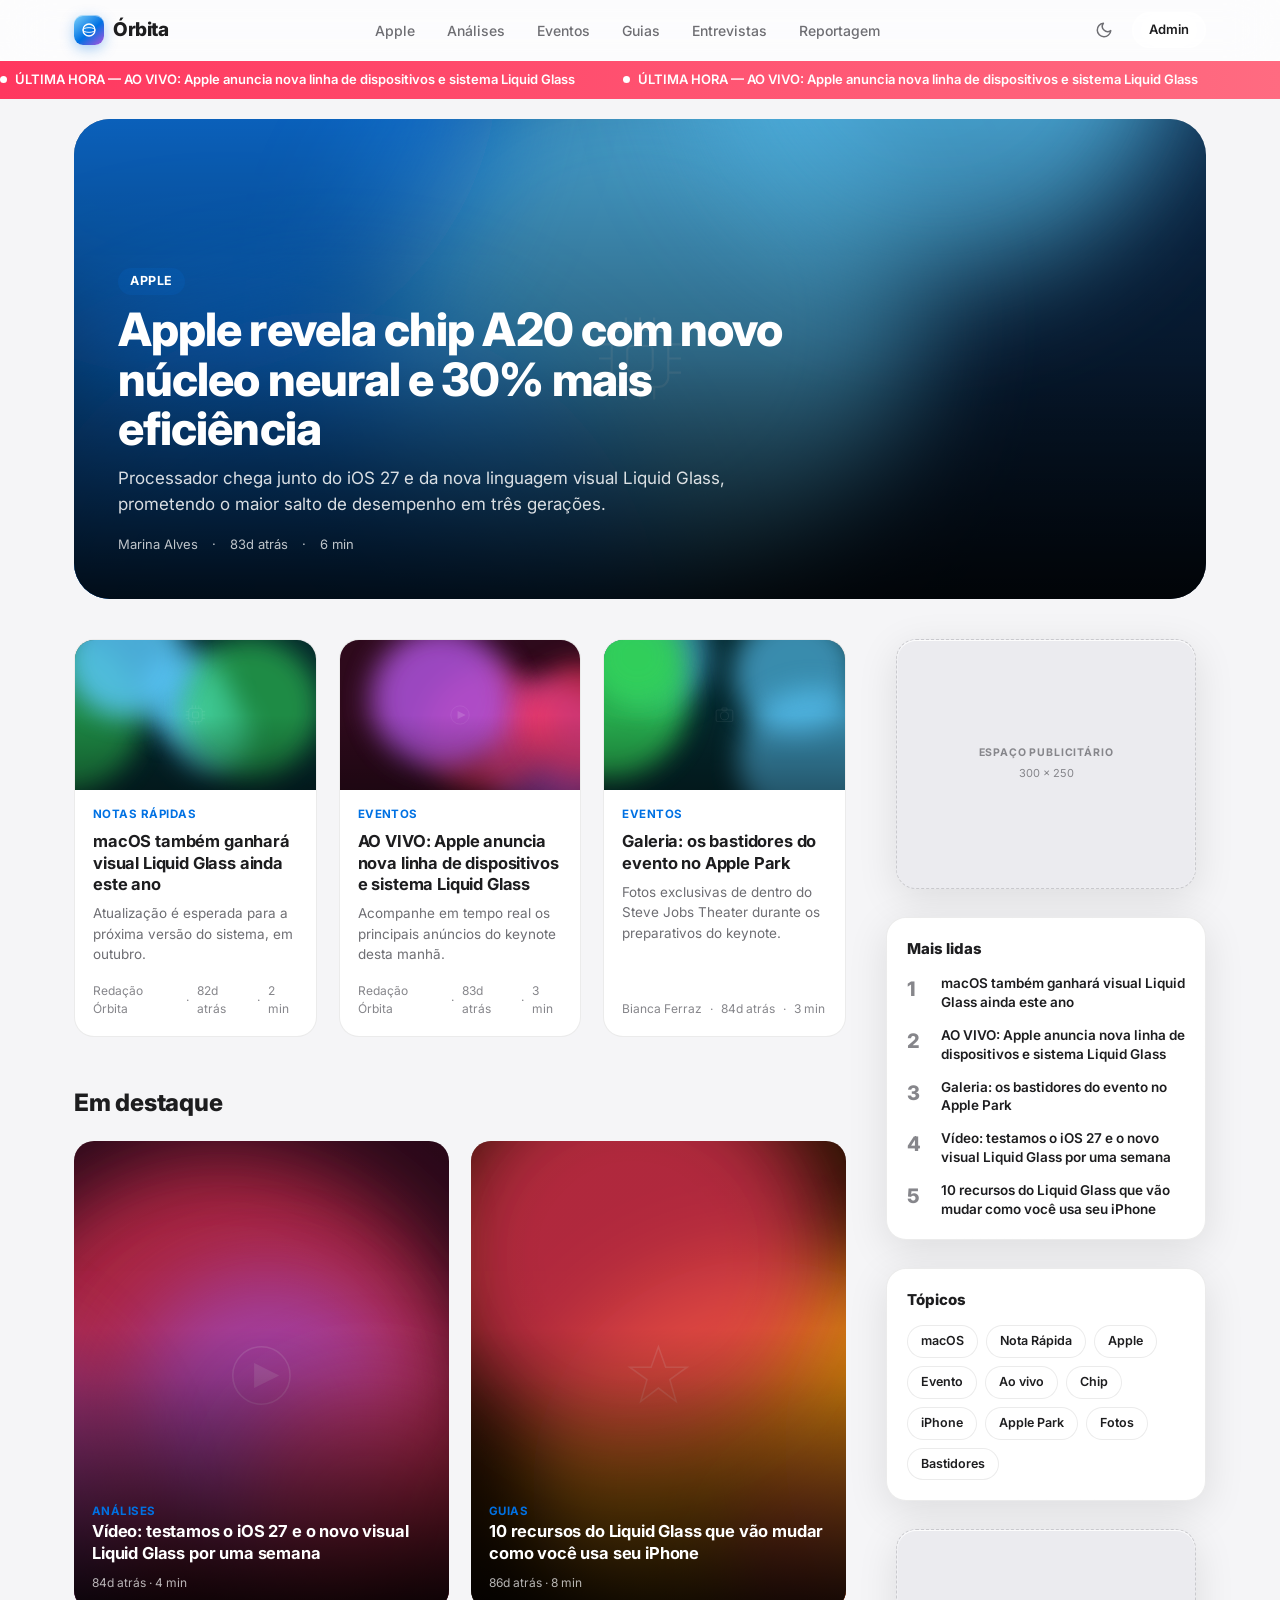
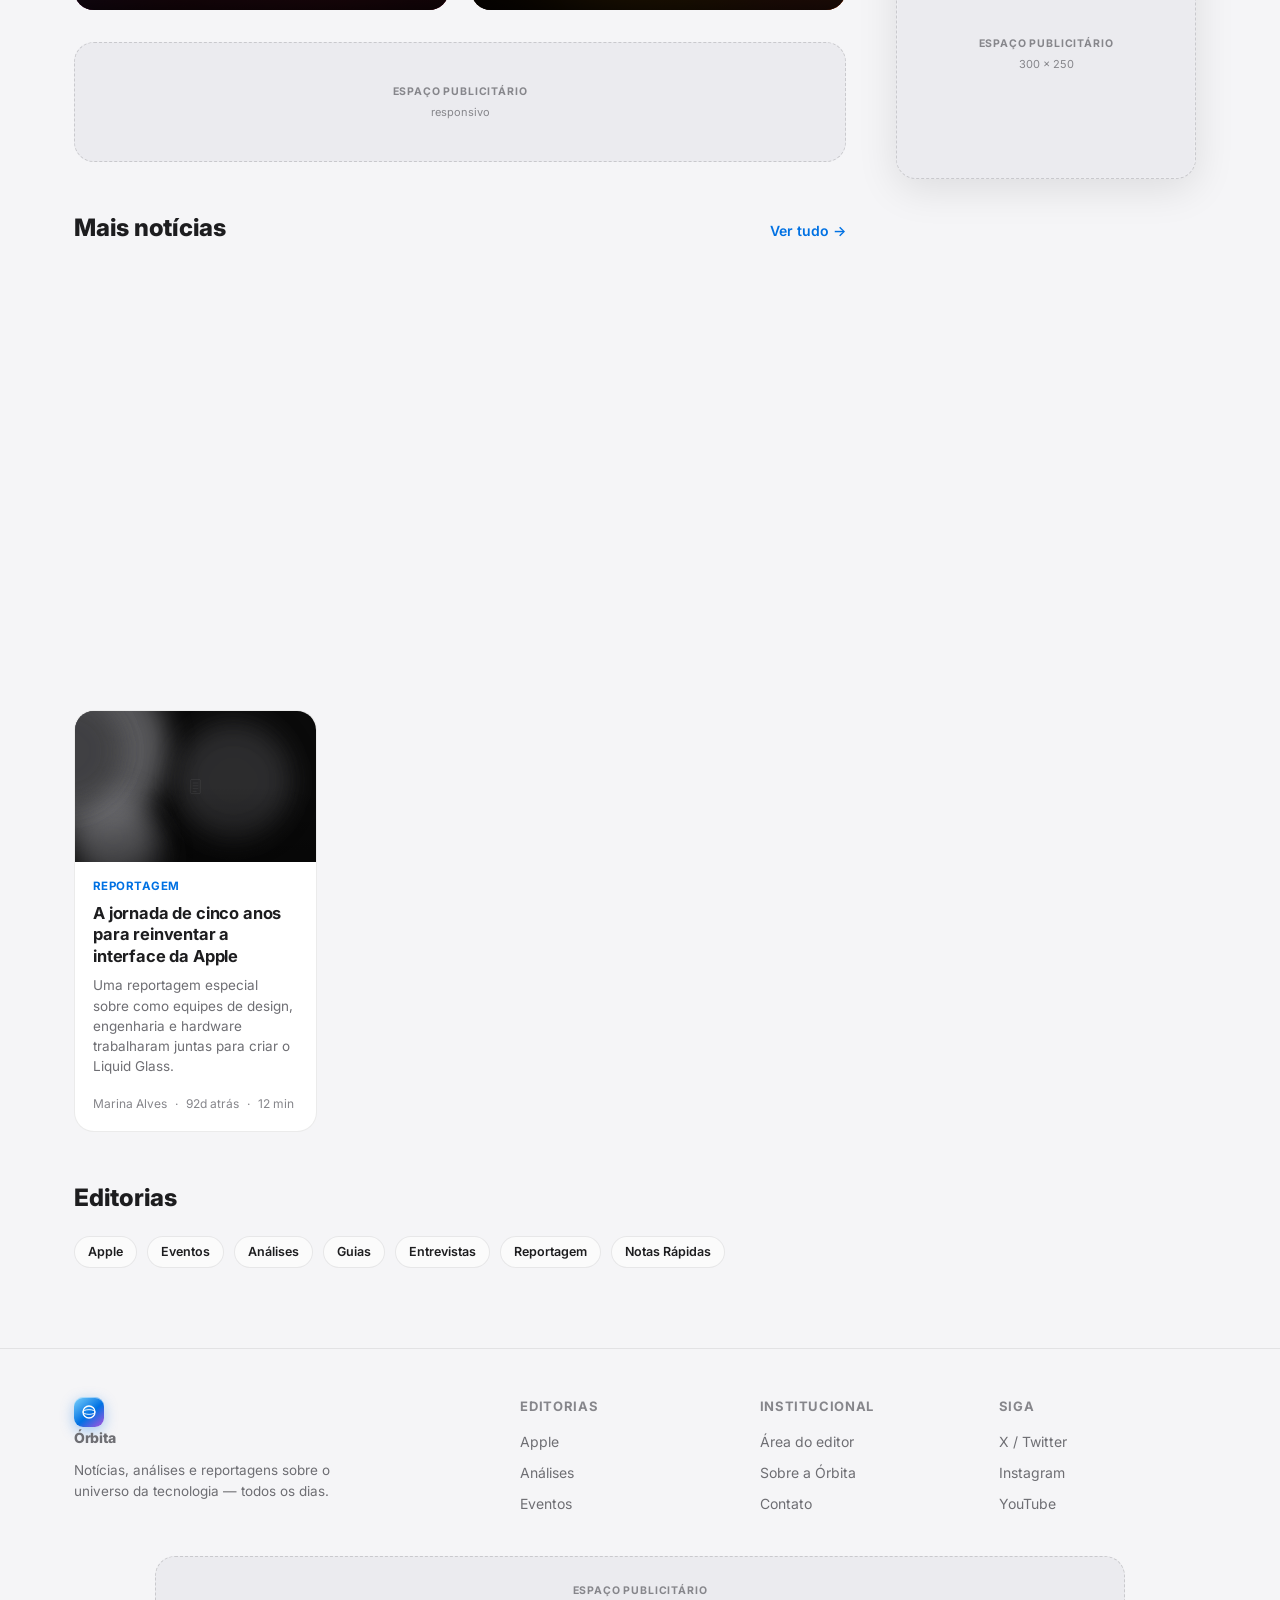
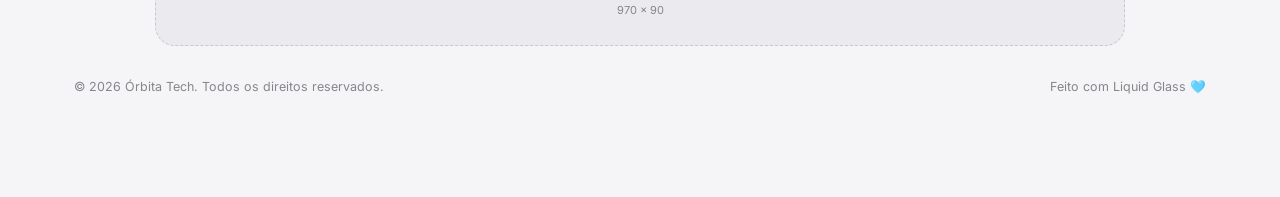
==== commit b3b6a7c9: "Cria site de notícias de tecnologia Órbita Tech Site de notícias completo com identidade visual "Liq" ====
--- a/index.html
+++ b/index.html
@@ -2,491 +2,69 @@
 <html lang="pt-BR">
 <head>
 <meta charset="UTF-8">
-<meta name="viewport" content="width=device-width, initial-scale=1.0">
-<title>iStore Premium — iPhones Novos e Seminovos</title>
-<style>
-  @import url('https://fonts.googleapis.com/css2?family=Inter:wght@400;500;600&display=swap');
-  :root {
-    --text-primary: #1a1a1a; --text-secondary: #555; --text-tertiary: #888; --text-quaternary: #bbb;
-    --surface: #fff; --surface-muted: #f5f5f5; --surface-raised: #fafafa; --border: #e5e5e5;
-    --positive: #22c55e; --danger: #ef4444; --warning: #f59e0b; --accent: #3b82f6;
-    --font-sans: 'Inter',-apple-system,BlinkMacSystemFont,'Segoe UI',Roboto,sans-serif;
-    --ease-out: cubic-bezier(0.16,1,0.3,1); --t-fast: 150ms; --t-normal: 250ms; --t-slow: 400ms;
-  }
-  @media (prefers-color-scheme: dark) {
-    :root {
-      --text-primary: #f0f0f0; --text-secondary: #aaa; --text-tertiary: #777; --text-quaternary: #555;
-      --surface: #0a0a0a; --surface-muted: #1a1a1a; --surface-raised: #141414; --border: #2a2a2a;
-      --positive: #4ade80; --danger: #f87171; --warning: #fbbf24; --accent: #60a5fa;
-    }
-  }
-  * { margin: 0; padding: 0; box-sizing: border-box; }
-  body { font-family: var(--font-sans); color: var(--text-primary); background: var(--surface); line-height: 1.5; overflow-x: hidden; }
-  .container { max-width: 1100px; margin: 0 auto; padding: 0 24px; }
-  @keyframes fadeUp { from { opacity: 0; transform: translateY(30px); } to { opacity: 1; transform: translateY(0); } }
-  @keyframes fadeIn { from { opacity: 0; } to { opacity: 1; } }
-  @keyframes slideRight { from { opacity: 0; transform: translateX(-40px); } to { opacity: 1; transform: translateX(0); } }
-  @keyframes float { 0%,100% { transform: translateY(0); } 50% { transform: translateY(-12px); } }
-  @keyframes shimmer { 0% { background-position: -200% 0; } 100% { background-position: 200% 0; } }
-  .anim-fade-up { animation: fadeUp 0.7s var(--ease-out) forwards; opacity: 0; }
-  .anim-fade-in { animation: fadeIn 0.6s var(--ease-out) forwards; opacity: 0; }
-  .anim-slide-right { animation: slideRight 0.6s var(--ease-out) forwards; opacity: 0; }
-  .delay-1 { animation-delay: 0.1s; } .delay-2 { animation-delay: 0.2s; } .delay-3 { animation-delay: 0.3s; }
-  .delay-4 { animation-delay: 0.4s; } .delay-5 { animation-delay: 0.5s; } .delay-6 { animation-delay: 0.6s; }
-  .btn-primary { background: var(--text-primary); color: var(--surface); border: none; padding: 12px 28px; border-radius: 10px; font-size: 15px; font-weight: 500; cursor: pointer; transition: all var(--t-fast) var(--ease-out); display: inline-flex; align-items: center; gap: 8px; text-decoration: none; }
-  .btn-primary:hover { opacity: 0.85; transform: translateY(-1px); }
-  .btn-secondary { background: transparent; color: var(--text-primary); border: 1px solid var(--border); padding: 12px 28px; border-radius: 10px; font-size: 15px; font-weight: 500; cursor: pointer; transition: all var(--t-fast) var(--ease-out); display: inline-flex; align-items: center; gap: 8px; text-decoration: none; }
-  .btn-secondary:hover { background: var(--surface-muted); }
-  .phone-card { background: var(--surface-raised); border: 1px solid var(--border); border-radius: 12px; padding: 24px; transition: all var(--t-normal) var(--ease-out); cursor: pointer; position: relative; overflow: hidden; }
-  .phone-card:hover { transform: translateY(-6px); border-color: var(--text-secondary); box-shadow: 0 12px 40px rgba(0,0,0,0.08); }
-  .phone-card .card-actions { opacity: 0; transition: opacity var(--t-fast) var(--ease-out); }
-  .phone-card:hover .card-actions { opacity: 1; }
-  .feature-item { display: flex; align-items: flex-start; gap: 16px; padding: 20px; border-radius: 10px; transition: background var(--t-fast) var(--ease-out); }
-  .feature-item:hover { background: var(--surface-muted); }
-  .nav-link { color: var(--text-secondary); text-decoration: none; font-size: 14px; font-weight: 500; transition: color var(--t-fast) var(--ease-out); cursor: pointer; }
-  .nav-link:hover { color: var(--text-primary); }
-  .tag { display: inline-flex; align-items: center; gap: 4px; padding: 4px 10px; border-radius: 6px; font-size: 12px; font-weight: 500; }
-  .tag-new { background: rgba(34,197,94,0.12); color: var(--positive); }
-  .tag-sale { background: rgba(239,68,68,0.12); color: var(--danger); }
-  .tag-stock { background: rgba(136,136,136,0.12); color: var(--text-tertiary); }
-  .price { font-size: 22px; font-weight: 600; font-variant-numeric: tabular-nums; }
-  .price-old { font-size: 14px; color: var(--text-tertiary); text-decoration: line-through; margin-left: 8px; font-variant-numeric: tabular-nums; }
-  .scroll-reveal { opacity: 0; transform: translateY(24px); transition: all 0.6s var(--ease-out); }
-  .scroll-reveal.revealed { opacity: 1; transform: translateY(0); }
-  .testimonial-card { background: var(--surface-raised); border: 1px solid var(--border); border-radius: 12px; padding: 24px; transition: all var(--t-normal) var(--ease-out); }
-  .testimonial-card:hover { border-color: var(--text-quaternary); }
-  .star { color: var(--warning); }
-  input[type="text"] { font: inherit; border: 1px solid var(--border); border-radius: 10px; padding: 10px 14px 10px 36px; font-size: 14px; background: var(--surface); color: var(--text-primary); outline: none; transition: border-color var(--t-fast) var(--ease-out); width: 180px; }
-  input[type="text"]:focus { border-color: var(--text-primary); }
-  input[type="text"]::placeholder { color: var(--text-quaternary); }
-  .phone-visual { width: 80px; height: 140px; border: 2px solid var(--text-primary); border-radius: 14px; position: relative; margin: 0 auto 16px; background: var(--surface); display: flex; align-items: center; justify-content: center; transition: transform var(--t-normal) var(--ease-out); }
-  .phone-card:hover .phone-visual { transform: scale(1.05) rotate(-2deg); }
-  .phone-visual::before { content: ''; position: absolute; top: 6px; left: 50%; transform: translateX(-50%); width: 24px; height: 4px; background: var(--text-primary); border-radius: 2px; }
-  .phone-visual::after { content: ''; position: absolute; bottom: 6px; left: 50%; transform: translateX(-50%); width: 20px; height: 20px; border: 1.5px solid var(--text-primary); border-radius: 50%; }
-  .phone-screen { width: 68px; height: 100px; background: var(--surface-muted); border-radius: 8px; display: flex; align-items: center; justify-content: center; }
-  .hero-phone { width: 140px; height: 260px; border: 3px solid var(--text-primary); border-radius: 22px; position: relative; background: var(--surface); display: flex; align-items: center; justify-content: center; animation: float 4s ease-in-out infinite; }
-  .hero-phone::before { content: ''; position: absolute; top: 10px; left: 50%; transform: translateX(-50%); width: 40px; height: 5px; background: var(--text-primary); border-radius: 3px; }
-  .hero-phone::after { content: ''; position: absolute; bottom: 10px; left: 50%; transform: translateX(-50%); width: 28px; height: 28px; border: 2px solid var(--text-primary); border-radius: 50%; }
-  .hero-screen { width: 120px; height: 190px; background: var(--surface-muted); border-radius: 14px; display: flex; align-items: center; justify-content: center; flex-direction: column; gap: 8px; }
-  .shimmer-text { background: linear-gradient(90deg, var(--text-primary) 0%, var(--text-tertiary) 50%, var(--text-primary) 100%); background-size: 200% auto; -webkit-background-clip: text; -webkit-text-fill-color: transparent; background-clip: text; animation: shimmer 3s linear infinite; }
-  .section-title { font-size: 28px; font-weight: 600; line-height: 1.2; margin-bottom: 8px; }
-  .section-subtitle { font-size: 16px; color: var(--text-secondary); line-height: 1.5; margin-bottom: 32px; }
-  .avatar { width: 40px; height: 40px; border-radius: 50%; background: var(--surface-muted); border: 1px solid var(--border); display: flex; align-items: center; justify-content: center; font-size: 14px; font-weight: 600; color: var(--text-secondary); }
-  footer { border-top: 1px solid var(--border); padding: 48px 0; text-align: center; }
-  .social-links { display: flex; justify-content: center; gap: 16px; margin-top: 20px; }
-  .social-links a { width: 40px; height: 40px; border-radius: 10px; border: 1px solid var(--border); display: flex; align-items: center; justify-content: center; color: var(--text-secondary); transition: all var(--t-fast) var(--ease-out); text-decoration: none; }
-  .social-links a:hover { background: var(--surface-muted); color: var(--text-primary); border-color: var(--text-secondary); }
-  @media (max-width: 640px) {
-    .hero-grid { flex-direction: column; text-align: center; } .hero-phone { margin: 0 auto; } .nav-links { display: none; }
-    .products-grid { grid-template-columns: 1fr !important; } .features-grid { grid-template-columns: 1fr !important; }
-    .testimonials-grid { grid-template-columns: 1fr !important; } .section-title { font-size: 24px; } h1 { font-size: 32px !important; }
-  }
-</style>
+<meta name="viewport" content="width=device-width, initial-scale=1.0, viewport-fit=cover">
+<title>Órbita Tech — Notícias, análises e reportagens de tecnologia</title>
+<meta name="description" content="As últimas notícias, reviews, entrevistas e reportagens sobre tecnologia, Apple e o universo digital.">
+<link rel="icon" href="data:image/svg+xml,<svg xmlns=%22http://www.w3.org/2000/svg%22 viewBox=%220 0 24 24%22><circle cx=%2212%22 cy=%2212%22 r=%229%22 fill=%22%230071e3%22/></svg>">
+<link rel="stylesheet" href="assets/css/main.css">
 </head>
 <body>
-<div class="container">
 
-<!-- HEADER -->
-<header style="display: flex; align-items: center; justify-content: space-between; padding: 16px 0; border-bottom: 1px solid var(--border); margin-bottom: 48px;" class="anim-fade-in">
-  <div style="display: flex; align-items: center; gap: 10px; font-size: 20px; font-weight: 600;">
-    <svg width="28" height="28" viewBox="0 0 24 24" fill="none" xmlns="http://www.w3.org/2000/svg" style="color: var(--text-primary);">
-      <path d="M14 16.1006C14.497 16.1006 14.9003 16.503 14.9004 17C14.9004 17.497 14.497 17.9004 14 17.9004H10C9.50294 17.9004 9.09961 17.4971 9.09961 17C9.09966 16.503 9.50298 16.1006 10 16.1006H14Z" fill="currentColor"/>
-      <path fill-rule="evenodd" clip-rule="evenodd" d="M16 2.09961C18.1539 2.09961 19.9004 3.84609 19.9004 6V18C19.9004 20.1539 18.1539 21.9004 16 21.9004H8C5.84609 21.9004 4.09961 20.1539 4.09961 18V6C4.09961 3.84609 5.84609 2.09961 8 2.09961H16ZM8 3.90039C6.8402 3.90039 5.90039 4.8402 5.90039 6V18C5.90039 19.1598 6.8402 20.0996 8 20.0996H16C17.1598 20.0996 18.0996 19.1598 18.0996 18V6C18.0996 4.8402 17.1598 3.90039 16 3.90039H8Z" fill="currentColor"/>
-    </svg>
-    iStore Premium
-  </div>
-  <nav class="nav-links" style="display: flex; gap: 24px; align-items: center;">
-    <a class="nav-link" href="#produtos">Produtos</a>
-    <a class="nav-link" href="#beneficios">Beneficios</a>
-    <a class="nav-link" href="#depoimentos">Depoimentos</a>
-    <a class="nav-link" href="#contato">Contato</a>
-  </nav>
-  <div style="display: flex; align-items: center; gap: 12px;">
-    <div style="position: relative;">
-      <svg width="18" height="18" viewBox="0 0 24 24" fill="none" xmlns="http://www.w3.org/2000/svg" style="position: absolute; left: 12px; top: 50%; transform: translateY(-50%); color: var(--text-quaternary);">
-        <path d="M11.5 3C16.1944 3 20 6.80558 20 11.5C20 13.523 19.2933 15.381 18.1132 16.8404L21.1364 19.8636C21.4879 20.2151 21.4879 20.7849 21.1364 21.1364C20.7849 21.4879 20.2151 21.4879 19.8636 21.1364L16.8404 18.1132C15.381 19.2933 13.523 20 11.5 20C6.80558 20 3 16.1944 3 11.5C3 6.80558 6.80558 3 11.5 3ZM11.5 18.2C15.2003 18.2 18.2 15.2003 18.2 11.5C18.2 7.79969 15.2003 4.8 11.5 4.8C7.79969 4.8 4.8 7.79969 4.8 11.5C4.8 15.2003 7.79969 18.2 11.5 18.2Z" fill="currentColor"/>
-      </svg>
-      <input type="text" placeholder="Buscar iPhone...">
-    </div>
-  </div>
-</header>
+<div id="nav-root"></div>
+<div id="ticker-root"></div>
 
-<!-- HERO -->
-<section class="hero-grid" style="display: flex; align-items: center; gap: 48px; margin-bottom: 80px; padding: 32px 0;">
-  <div style="flex: 1;">
-    <div class="anim-slide-right delay-1" style="display: inline-flex; align-items: center; gap: 6px; padding: 6px 14px; border-radius: 20px; border: 1px solid var(--border); font-size: 13px; color: var(--text-secondary); margin-bottom: 20px; font-weight: 500;">
-      <span style="width: 6px; height: 6px; background: var(--positive); border-radius: 50%; display: inline-block;"></span>
-      Novo iPhone 16 Pro em estoque
-    </div>
-    <h1 class="anim-fade-up delay-2" style="font-size: 42px; font-weight: 600; line-height: 1.1; margin-bottom: 16px; letter-spacing: -0.02em;">
-      O iPhone dos seus<br><span class="shimmer-text">sonhos</span>, aqui.
-    </h1>
-    <p class="anim-fade-up delay-3" style="font-size: 17px; color: var(--text-secondary); line-height: 1.6; margin-bottom: 32px; max-width: 440px;">
-      Os modelos mais recentes com garantia oficial, entrega rapida e o melhor preco do mercado. iPhones novos, seminovos e acessorios.
-    </p>
-    <div class="anim-fade-up delay-4" style="display: flex; gap: 12px; flex-wrap: wrap;">
-      <a href="#produtos" class="btn-primary">
-        Ver catalogo
-        <svg width="18" height="18" viewBox="0 0 24 24" fill="none" xmlns="http://www.w3.org/2000/svg">
-          <path fill-rule="evenodd" clip-rule="evenodd" d="M21.4387 12.814C21.788 12.4622 21.787 11.8941 21.4364 11.5436L15.8979 6.0051C15.5464 5.65363 14.9766 5.65363 14.6251 6.0051C14.2737 6.35657 14.2737 6.92642 14.6251 7.27789L18.6272 11.28H2.79998C2.30293 11.28 1.89998 11.6829 1.89998 12.18C1.89998 12.677 2.30293 13.08 2.79998 13.08H18.6382L14.6228 17.1245C14.2726 17.4772 14.2747 18.0471 14.6274 18.3973C14.9802 18.7475 15.55 18.7454 15.9002 18.3927L21.4387 12.814Z" fill="currentColor"/>
-        </svg>
-      </a>
-      <a href="#contato" class="btn-secondary">Falar com vendedor</a>
-    </div>
-    <div class="anim-fade-up delay-5" style="display: flex; gap: 24px; margin-top: 32px; flex-wrap: wrap;">
-      <div style="display: flex; align-items: center; gap: 6px; font-size: 13px; color: var(--text-tertiary);">
-        <svg width="16" height="16" viewBox="0 0 24 24" fill="none" xmlns="http://www.w3.org/2000/svg"><path d="M19.3027 5.9053C19.6542 5.55397 20.2247 5.55388 20.5761 5.9053C20.9273 6.25675 20.9273 6.82734 20.5761 7.17874L9.65911 18.0948C9.30773 18.4461 8.73814 18.446 8.38665 18.0948L3.42376 13.1328C3.0726 12.7814 3.07263 12.2118 3.42376 11.8604C3.77524 11.509 4.34575 11.5089 4.6972 11.8604L9.02239 16.1856L19.3027 5.9053Z" fill="currentColor"/></svg>
-        Garantia 1 ano
-      </div>
-      <div style="display: flex; align-items: center; gap: 6px; font-size: 13px; color: var(--text-tertiary);">
-        <svg width="16" height="16" viewBox="0 0 24 24" fill="none" xmlns="http://www.w3.org/2000/svg"><path d="M19.3027 5.9053C19.6542 5.55397 20.2247 5.55388 20.5761 5.9053C20.9273 6.25675 20.9273 6.82734 20.5761 7.17874L9.65911 18.0948C9.30773 18.4461 8.73814 18.446 8.38665 18.0948L3.42376 13.1328C3.0726 12.7814 3.07263 12.2118 3.42376 11.8604C3.77524 11.509 4.34575 11.5089 4.6972 11.8604L9.02239 16.1856L19.3027 5.9053Z" fill="currentColor"/></svg>
-        12x sem juros
-      </div>
-      <div style="display: flex; align-items: center; gap: 6px; font-size: 13px; color: var(--text-tertiary);">
-        <svg width="16" height="16" viewBox="0 0 24 24" fill="none" xmlns="http://www.w3.org/2000/svg"><path d="M19.3027 5.9053C19.6542 5.55397 20.2247 5.55388 20.5761 5.9053C20.9273 6.25675 20.9273 6.82734 20.5761 7.17874L9.65911 18.0948C9.30773 18.4461 8.73814 18.446 8.38665 18.0948L3.42376 13.1328C3.0726 12.7814 3.07263 12.2118 3.42376 11.8604C3.77524 11.509 4.34575 11.5089 4.6972 11.8604L9.02239 16.1856L19.3027 5.9053Z" fill="currentColor"/></svg>
-        Entrega em 24h
-      </div>
-    </div>
-  </div>
-  <div class="anim-fade-up delay-3" style="flex: 0 0 auto; display: flex; justify-content: center;">
-    <div class="hero-phone">
-      <div class="hero-screen">
-        <svg width="40" height="40" viewBox="0 0 24 24" fill="none" xmlns="http://www.w3.org/2000/svg" style="color: var(--text-primary);">
-          <path d="M14 16.1006C14.497 16.1006 14.9003 16.503 14.9004 17C14.9004 17.497 14.497 17.9004 14 17.9004H10C9.50294 17.9004 9.09961 17.4971 9.09961 17C9.09966 16.503 9.50298 16.1006 10 16.1006H14Z" fill="currentColor"/>
-          <path fill-rule="evenodd" clip-rule="evenodd" d="M16 2.09961C18.1539 2.09961 19.9004 3.84609 19.9004 6V18C19.9004 20.1539 18.1539 21.9004 16 21.9004H8C5.84609 21.9004 4.09961 20.1539 4.09961 18V6C4.09961 3.84609 5.84609 2.09961 8 2.09961H16ZM8 3.90039C6.8402 3.90039 5.90039 4.8402 5.90039 6V18C5.90039 19.1598 6.8402 20.0996 8 20.0996H16C17.1598 20.0996 18.0996 19.1598 18.0996 18V6C18.0996 4.8402 17.1598 3.90039 16 3.90039H8Z" fill="currentColor"/>
-        </svg>
-        <span style="font-size: 11px; font-weight: 500; color: var(--text-secondary);">iPhone 16 Pro</span>
-      </div>
-    </div>
-  </div>
-</section>
+<main class="container">
+  <div id="hero-root"></div>
 
-<!-- PRODUTOS -->
-<section id="produtos" style="margin-bottom: 80px;">
-  <div class="scroll-reveal">
-    <h2 class="section-title">iPhones em destaque</h2>
-    <p class="section-subtitle">Os modelos mais vendidos com preco especial. Todos com garantia e nota fiscal.</p>
-  </div>
-  <div class="products-grid scroll-reveal" style="display: grid; grid-template-columns: repeat(auto-fill, minmax(220px, 1fr)); gap: 16px;">
+  <div class="layout-2col">
+    <div>
+      <div class="grid grid-3" id="grid-main"></div>
 
-    <div class="phone-card">
-      <div style="display: flex; justify-content: space-between; align-items: flex-start; margin-bottom: 12px;">
-        <span class="tag tag-new">Novo</span>
-        <div class="card-actions">
-          <svg width="18" height="18" viewBox="0 0 24 24" fill="none" xmlns="http://www.w3.org/2000/svg" style="color: var(--text-tertiary); cursor: pointer;" onmouseover="this.style.color='var(--danger)'" onmouseout="this.style.color='var(--text-tertiary)'">
-            <path d="M11.8008 2.20386C11.8418 2.20504 11.8761 2.20679 11.9004 2.20679C12.9196 2.20697 14.0714 2.95768 14.6924 4.17847C15.3083 5.25838 15.3183 6.6302 15.0029 8.06226H18.0244C20.3536 8.06238 22.3556 10.0885 21.6377 12.4167L19.7588 18.5105C19.286 20.0439 17.7636 21.0064 16.1455 21.0066H8.86621C7.29432 21.0066 6.01953 19.7318 6.01953 18.1599V9.61792C6.01953 8.75706 6.59143 8.12094 7.18652 7.81421C7.74138 7.52813 8.27631 7.03526 8.55762 6.28882C8.7423 5.79875 8.81718 5.36749 8.89551 4.91284C8.90613 4.85121 8.91669 4.78901 8.92773 4.72632C9.01218 4.24725 9.13189 3.60409 9.57715 3.073C9.98574 2.58579 10.4533 2.34616 10.9248 2.25269C11.2492 2.18839 11.6072 2.19827 11.8008 2.20386ZM3.90039 8.70679C4.39721 8.707 4.79972 9.10935 4.7998 9.6062V19.6062C4.7998 20.1031 4.39727 20.5064 3.90039 20.5066C3.40333 20.5066 3 20.1033 3 19.6062V9.6062C3.00009 9.10922 3.40339 8.70679 3.90039 8.70679ZM11.5127 3.99976C11.4072 4.00007 11.3335 4.0066 11.2744 4.01831C11.1904 4.03501 11.0911 4.0682 10.9561 4.22925C10.8577 4.34667 10.79 4.52909 10.7002 5.03882C10.6906 5.093 10.6811 5.15005 10.6709 5.20972C10.5941 5.66065 10.4914 6.26229 10.2422 6.92358C9.77757 8.15644 8.89074 8.9602 8.01074 9.41382C7.93454 9.45309 7.88026 9.5043 7.84961 9.54761C7.82127 9.58767 7.81934 9.6106 7.81934 9.61792V18.1599C7.81934 18.7377 8.28844 19.2068 8.86621 19.2068H16.1455C17.1015 19.2066 17.8346 18.6435 18.0391 17.9802L19.918 11.8865C20.1905 11.0025 19.4593 9.86217 18.0244 9.86206H13.8223C13.5343 9.86197 13.264 9.72391 13.0947 9.49097C12.9254 9.25776 12.8776 8.95738 12.9668 8.68335C13.5367 6.93328 13.5148 5.73387 13.1221 5.05835C13.1126 5.04208 13.1031 5.02537 13.0947 5.00854C12.7129 4.24514 12.1035 4.00689 11.9004 4.00659C11.8294 4.00659 11.7579 4.00414 11.6982 4.00269H11.6865C11.6208 4.00109 11.5658 3.9996 11.5127 3.99976Z" fill="currentColor"/>
-          </svg>
-        </div>
-      </div>
-      <div class="phone-visual">
-        <div class="phone-screen">
-          <svg width="32" height="32" viewBox="0 0 24 24" fill="none" xmlns="http://www.w3.org/2000/svg" style="color: var(--text-primary);">
-            <path d="M14 16.1006C14.497 16.1006 14.9003 16.503 14.9004 17C14.9004 17.497 14.497 17.9004 14 17.9004H10C9.50294 17.9004 9.09961 17.4971 9.09961 17C9.09966 16.503 9.50298 16.1006 10 16.1006H14Z" fill="currentColor"/>
-            <path fill-rule="evenodd" clip-rule="evenodd" d="M16 2.09961C18.1539 2.09961 19.9004 3.84609 19.9004 6V18C19.9004 20.1539 18.1539 21.9004 16 21.9004H8C5.84609 21.9004 4.09961 20.1539 4.09961 18V6C4.09961 3.84609 5.84609 2.09961 8 2.09961H16ZM8 3.90039C6.8402 3.90039 5.90039 4.8402 5.90039 6V18C5.90039 19.1598 6.8402 20.0996 8 20.0996H16C17.1598 20.0996 18.0996 19.1598 18.0996 18V6C18.0996 4.8402 17.1598 3.90039 16 3.90039H8Z" fill="currentColor"/>
-          </svg>
-        </div>
-      </div>
-      <h3 style="font-size: 16px; font-weight: 600; margin-bottom: 4px;">iPhone 16 Pro Max</h3>
-      <p style="font-size: 13px; color: var(--text-tertiary); margin-bottom: 12px;">256GB · Titanio natural</p>
-      <div style="display: flex; align-items: baseline;">
-        <span class="price">R$ 8.999</span>
-        <span class="price-old">R$ 10.499</span>
-      </div>
+      <div class="section-head"><h2 class="section-title">Em destaque</h2></div>
+      <div class="grid grid-2" id="grid-overlay"></div>
+
+      <!-- espaço de anúncio in-feed -->
+      <div id="ad-mid"></div>
+
+      <div class="section-head"><h2 class="section-title">Mais notícias</h2><a class="section-link" href="categoria.html">Ver tudo →</a></div>
+      <div class="grid grid-3" id="grid-feed"></div>
     </div>
 
-    <div class="phone-card">
-      <div style="display: flex; justify-content: space-between; align-items: flex-start; margin-bottom: 12px;">
-        <span class="tag tag-new">Novo</span>
-        <div class="card-actions">
-          <svg width="18" height="18" viewBox="0 0 24 24" fill="none" xmlns="http://www.w3.org/2000/svg" style="color: var(--text-tertiary); cursor: pointer;" onmouseover="this.style.color='var(--danger)'" onmouseout="this.style.color='var(--text-tertiary)'">
-            <path d="M11.8008 2.20386C11.8418 2.20504 11.8761 2.20679 11.9004 2.20679C12.9196 2.20697 14.0714 2.95768 14.6924 4.17847C15.3083 5.25838 15.3183 6.6302 15.0029 8.06226H18.0244C20.3536 8.06238 22.3556 10.0885 21.6377 12.4167L19.7588 18.5105C19.286 20.0439 17.7636 21.0064 16.1455 21.0066H8.86621C7.29432 21.0066 6.01953 19.7318 6.01953 18.1599V9.61792C6.01953 8.75706 6.59143 8.12094 7.18652 7.81421C7.74138 7.52813 8.27631 7.03526 8.55762 6.28882C8.7423 5.79875 8.81718 5.36749 8.89551 4.91284C8.90613 4.85121 8.91669 4.78901 8.92773 4.72632C9.01218 4.24725 9.13189 3.60409 9.57715 3.073C9.98574 2.58579 10.4533 2.34616 10.9248 2.25269C11.2492 2.18839 11.6072 2.19827 11.8008 2.20386ZM3.90039 8.70679C4.39721 8.707 4.79972 9.10935 4.7998 9.6062V19.6062C4.7998 20.1031 4.39727 20.5064 3.90039 20.5066C3.40333 20.5066 3 20.1033 3 19.6062V9.6062C3.00009 9.10922 3.40339 8.70679 3.90039 8.70679ZM11.5127 3.99976C11.4072 4.00007 11.3335 4.0066 11.2744 4.01831C11.1904 4.03501 11.0911 4.0682 10.9561 4.22925C10.8577 4.34667 10.79 4.52909 10.7002 5.03882C10.6906 5.093 10.6811 5.15005 10.6709 5.20972C10.5941 5.66065 10.4914 6.26229 10.2422 6.92358C9.77757 8.15644 8.89074 8.9602 8.01074 9.41382C7.93454 9.45309 7.88026 9.5043 7.84961 9.54761C7.82127 9.58767 7.81934 9.6106 7.81934 9.61792V18.1599C7.81934 18.7377 8.28844 19.2068 8.86621 19.2068H16.1455C17.1015 19.2066 17.8346 18.6435 18.0391 17.9802L19.918 11.8865C20.1905 11.0025 19.4593 9.86217 18.0244 9.86206H13.8223C13.5343 9.86197 13.264 9.72391 13.0947 9.49097C12.9254 9.25776 12.8776 8.95738 12.9668 8.68335C13.5367 6.93328 13.5148 5.73387 13.1221 5.05835C13.1126 5.04208 13.1031 5.02537 13.0947 5.00854C12.7129 4.24514 12.1035 4.00689 11.9004 4.00659C11.8294 4.00659 11.7579 4.00414 11.6982 4.00269H11.6865C11.6208 4.00109 11.5658 3.9996 11.5127 3.99976Z" fill="currentColor"/>
-          </svg>
-        </div>
+    <aside class="sidebar">
+      <div class="ad-slot ad-rectangle glass" style="margin:0 auto;">
+        <span class="ad-label">Espaço Publicitário</span>
+        <span class="ad-size">300 × 250</span>
       </div>
-      <div class="phone-visual">
-        <div class="phone-screen">
-          <svg width="32" height="32" viewBox="0 0 24 24" fill="none" xmlns="http://www.w3.org/2000/svg" style="color: var(--text-primary);">
-            <path d="M14 16.1006C14.497 16.1006 14.9003 16.503 14.9004 17C14.9004 17.497 14.497 17.9004 14 17.9004H10C9.50294 17.9004 9.09961 17.4971 9.09961 17C9.09966 16.503 9.50298 16.1006 10 16.1006H14Z" fill="currentColor"/>
-            <path fill-rule="evenodd" clip-rule="evenodd" d="M16 2.09961C18.1539 2.09961 19.9004 3.84609 19.9004 6V18C19.9004 20.1539 18.1539 21.9004 16 21.9004H8C5.84609 21.9004 4.09961 20.1539 4.09961 18V6C4.09961 3.84609 5.84609 2.09961 8 2.09961H16ZM8 3.90039C6.8402 3.90039 5.90039 4.8402 5.90039 6V18C5.90039 19.1598 6.8402 20.0996 8 20.0996H16C17.1598 20.0996 18.0996 19.1598 18.0996 18V6C18.0996 4.8402 17.1598 3.90039 16 3.90039H8Z" fill="currentColor"/>
-          </svg>
-        </div>
+      <div class="sidebar-box glass">
+        <h3>Mais lidas</h3>
+        <div class="sidebar-list" id="sidebar-popular"></div>
       </div>
-      <h3 style="font-size: 16px; font-weight: 600; margin-bottom: 4px;">iPhone 16 Pro</h3>
-      <p style="font-size: 13px; color: var(--text-tertiary); margin-bottom: 12px;">128GB · Titanio preto</p>
-      <div style="display: flex; align-items: baseline;">
-        <span class="price">R$ 7.499</span>
-        <span class="price-old">R$ 8.999</span>
+      <div class="sidebar-box glass">
+        <h3>Tópicos</h3>
+        <div style="display:flex;flex-wrap:wrap;gap:8px;" id="sidebar-tags"></div>
       </div>
-    </div>
+      <div class="ad-slot ad-rectangle glass" style="margin:0 auto;">
+        <span class="ad-label">Espaço Publicitário</span>
+        <span class="ad-size">300 × 250</span>
+      </div>
+    </aside>
+  </div>
 
-    <div class="phone-card">
-      <div style="display: flex; justify-content: space-between; align-items: flex-start; margin-bottom: 12px;">
-        <span class="tag tag-sale">-15%</span>
-        <div class="card-actions">
-          <svg width="18" height="18" viewBox="0 0 24 24" fill="none" xmlns="http://www.w3.org/2000/svg" style="color: var(--text-tertiary); cursor: pointer;" onmouseover="this.style.color='var(--danger)'" onmouseout="this.style.color='var(--text-tertiary)'">
-            <path d="M11.8008 2.20386C11.8418 2.20504 11.8761 2.20679 11.9004 2.20679C12.9196 2.20697 14.0714 2.95768 14.6924 4.17847C15.3083 5.25838 15.3183 6.6302 15.0029 8.06226H18.0244C20.3536 8.06238 22.3556 10.0885 21.6377 12.4167L19.7588 18.5105C19.286 20.0439 17.7636 21.0064 16.1455 21.0066H8.86621C7.29432 21.0066 6.01953 19.7318 6.01953 18.1599V9.61792C6.01953 8.75706 6.59143 8.12094 7.18652 7.81421C7.74138 7.52813 8.27631 7.03526 8.55762 6.28882C8.7423 5.79875 8.81718 5.36749 8.89551 4.91284C8.90613 4.85121 8.91669 4.78901 8.92773 4.72632C9.01218 4.24725 9.13189 3.60409 9.57715 3.073C9.98574 2.58579 10.4533 2.34616 10.9248 2.25269C11.2492 2.18839 11.6072 2.19827 11.8008 2.20386ZM3.90039 8.70679C4.39721 8.707 4.79972 9.10935 4.7998 9.6062V19.6062C4.7998 20.1031 4.39727 20.5064 3.90039 20.5066C3.40333 20.5066 3 20.1033 3 19.6062V9.6062C3.00009 9.10922 3.40339 8.70679 3.90039 8.70679ZM11.5127 3.99976C11.4072 4.00007 11.3335 4.0066 11.2744 4.01831C11.1904 4.03501 11.0911 4.0682 10.9561 4.22925C10.8577 4.34667 10.79 4.52909 10.7002 5.03882C10.6906 5.093 10.6811 5.15005 10.6709 5.20972C10.5941 5.66065 10.4914 6.26229 10.2422 6.92358C9.77757 8.15644 8.89074 8.9602 8.01074 9.41382C7.93454 9.45309 7.88026 9.5043 7.84961 9.54761C7.82127 9.58767 7.81934 9.6106 7.81934 9.61792V18.1599C7.81934 18.7377 8.28844 19.2068 8.86621 19.2068H16.1455C17.1015 19.2066 17.8346 18.6435 18.0391 17.9802L19.918 11.8865C20.1905 11.0025 19.4593 9.86217 18.0244 9.86206H13.8223C13.5343 9.86197 13.264 9.72391 13.0947 9.49097C12.9254 9.25776 12.8776 8.95738 12.9668 8.68335C13.5367 6.93328 13.5148 5.73387 13.1221 5.05835C13.1126 5.04208 13.1031 5.02537 13.0947 5.00854C12.7129 4.24514 12.1035 4.00689 11.9004 4.00659C11.8294 4.00659 11.7579 4.00414 11.6982 4.00269H11.6865C11.6208 4.00109 11.5658 3.9996 11.5127 3.99976Z" fill="currentColor"/>
-          </svg>
-        </div>
-      </div>
-      <div class="phone-visual">
-        <div class="phone-screen">
-          <svg width="32" height="32" viewBox="0 0 24 24" fill="none" xmlns="http://www.w3.org/2000/svg" style="color: var(--text-primary);">
-            <path d="M14 16.1006C14.497 16.1006 14.9003 16.503 14.9004 17C14.9004 17.497 14.497 17.9004 14 17.9004H10C9.50294 17.9004 9.09961 17.4971 9.09961 17C9.09966 16.503 9.50298 16.1006 10 16.1006H14Z" fill="currentColor"/>
-            <path fill-rule="evenodd" clip-rule="evenodd" d="M16 2.09961C18.1539 2.09961 19.9004 3.84609 19.9004 6V18C19.9004 20.1539 18.1539 21.9004 16 21.9004H8C5.84609 21.9004 4.09961 20.1539 4.09961 18V6C4.09961 3.84609 5.84609 2.09961 8 2.09961H16ZM8 3.90039C6.8402 3.90039 5.90039 4.8402 5.90039 6V18C5.90039 19.1598 6.8402 20.0996 8 20.0996H16C17.1598 20.0996 18.0996 19.1598 18.0996 18V6C18.0996 4.8402 17.1598 3.90039 16 3.90039H8Z" fill="currentColor"/>
-          </svg>
-        </div>
-      </div>
-      <h3 style="font-size: 16px; font-weight: 600; margin-bottom: 4px;">iPhone 15</h3>
-      <p style="font-size: 13px; color: var(--text-tertiary); margin-bottom: 12px;">128GB · Azul · Seminovo</p>
-      <div style="display: flex; align-items: baseline;">
-        <span class="price">R$ 4.299</span>
-        <span class="price-old">R$ 5.099</span>
-      </div>
-    </div>
+  <div class="section-head"><h2 class="section-title">Editorias</h2></div>
+  <div style="display:flex;flex-wrap:wrap;gap:10px;margin-bottom:20px;" id="categories-strip"></div>
+</main>
 
-    <div class="phone-card">
-      <div style="display: flex; justify-content: space-between; align-items: flex-start; margin-bottom: 12px;">
-        <span class="tag tag-stock">Seminovo</span>
-        <div class="card-actions">
-          <svg width="18" height="18" viewBox="0 0 24 24" fill="none" xmlns="http://www.w3.org/2000/svg" style="color: var(--text-tertiary); cursor: pointer;" onmouseover="this.style.color='var(--danger)'" onmouseout="this.style.color='var(--text-tertiary)'">
-            <path d="M11.8008 2.20386C11.8418 2.20504 11.8761 2.20679 11.9004 2.20679C12.9196 2.20697 14.0714 2.95768 14.6924 4.17847C15.3083 5.25838 15.3183 6.6302 15.0029 8.06226H18.0244C20.3536 8.06238 22.3556 10.0885 21.6377 12.4167L19.7588 18.5105C19.286 20.0439 17.7636 21.0064 16.1455 21.0066H8.86621C7.29432 21.0066 6.01953 19.7318 6.01953 18.1599V9.61792C6.01953 8.75706 6.59143 8.12094 7.18652 7.81421C7.74138 7.52813 8.27631 7.03526 8.55762 6.28882C8.7423 5.79875 8.81718 5.36749 8.89551 4.91284C8.90613 4.85121 8.91669 4.78901 8.92773 4.72632C9.01218 4.24725 9.13189 3.60409 9.57715 3.073C9.98574 2.58579 10.4533 2.34616 10.9248 2.25269C11.2492 2.18839 11.6072 2.19827 11.8008 2.20386ZM3.90039 8.70679C4.39721 8.707 4.79972 9.10935 4.7998 9.6062V19.6062C4.7998 20.1031 4.39727 20.5064 3.90039 20.5066C3.40333 20.5066 3 20.1033 3 19.6062V9.6062C3.00009 9.10922 3.40339 8.70679 3.90039 8.70679ZM11.5127 3.99976C11.4072 4.00007 11.3335 4.0066 11.2744 4.01831C11.1904 4.03501 11.0911 4.0682 10.9561 4.22925C10.8577 4.34667 10.79 4.52909 10.7002 5.03882C10.6906 5.093 10.6811 5.15005 10.6709 5.20972C10.5941 5.66065 10.4914 6.26229 10.2422 6.92358C9.77757 8.15644 8.89074 8.9602 8.01074 9.41382C7.93454 9.45309 7.88026 9.5043 7.84961 9.54761C7.82127 9.58767 7.81934 9.6106 7.81934 9.61792V18.1599C7.81934 18.7377 8.28844 19.2068 8.86621 19.2068H16.1455C17.1015 19.2066 17.8346 18.6435 18.0391 17.9802L19.918 11.8865C20.1905 11.0025 19.4593 9.86217 18.0244 9.86206H13.8223C13.5343 9.86197 13.264 9.72391 13.0947 9.49097C12.9254 9.25776 12.8776 8.95738 12.9668 8.68335C13.5367 6.93328 13.5148 5.73387 13.1221 5.05835C13.1126 5.04208 13.1031 5.02537 13.0947 5.00854C12.7129 4.24514 12.1035 4.00689 11.9004 4.00659C11.8294 4.00659 11.7579 4.00414 11.6982 4.00269H11.6865C11.6208 4.00109 11.5658 3.9996 11.5127 3.99976Z" fill="currentColor"/>
-          </svg>
-        </div>
-      </div>
-      <div class="phone-visual">
-        <div class="phone-screen">
-          <svg width="32" height="32" viewBox="0 0 24 24" fill="none" xmlns="http://www.w3.org/2000/svg" style="color: var(--text-primary);">
-            <path d="M14 16.1006C14.497 16.1006 14.9003 16.503 14.9004 17C14.9004 17.497 14.497 17.9004 14 17.9004H10C9.50294 17.9004 9.09961 17.4971 9.09961 17C9.09966 16.503 9.50298 16.1006 10 16.1006H14Z" fill="currentColor"/>
-            <path fill-rule="evenodd" clip-rule="evenodd" d="M16 2.09961C18.1539 2.09961 19.9004 3.84609 19.9004 6V18C19.9004 20.1539 18.1539 21.9004 16 21.9004H8C5.84609 21.9004 4.09961 20.1539 4.09961 18V6C4.09961 3.84609 5.84609 2.09961 8 2.09961H16ZM8 3.90039C6.8402 3.90039 5.90039 4.8402 5.90039 6V18C5.90039 19.1598 6.8402 20.0996 8 20.0996H16C17.1598 20.0996 18.0996 19.1598 18.0996 18V6C18.0996 4.8402 17.1598 3.90039 16 3.90039H8Z" fill="currentColor"/>
-          </svg>
-        </div>
-      </div>
-      <h3 style="font-size: 16px; font-weight: 600; margin-bottom: 4px;">iPhone 14 Pro Max</h3>
-      <p style="font-size: 13px; color: var(--text-tertiary); margin-bottom: 12px;">256GB · Roxo profundo · Seminovo</p>
-      <div style="display: flex; align-items: baseline;">
-        <span class="price">R$ 5.799</span>
-        <span class="price-old">R$ 7.299</span>
-      </div>
-    </div>
+<div id="footer-root"></div>
 
-  </div>
-  <div class="scroll-reveal" style="text-align: center; margin-top: 24px;">
-    <a href="#" class="btn-secondary">
-      Ver todos os modelos
-      <svg width="16" height="16" viewBox="0 0 24 24" fill="none" xmlns="http://www.w3.org/2000/svg">
-        <path fill-rule="evenodd" clip-rule="evenodd" d="M21.4387 12.814C21.788 12.4622 21.787 11.8941 21.4364 11.5436L15.8979 6.0051C15.5464 5.65363 14.9766 5.65363 14.6251 6.0051C14.2737 6.35657 14.2737 6.92642 14.6251 7.27789L18.6272 11.28H2.79998C2.30293 11.28 1.89998 11.6829 1.89998 12.18C1.89998 12.677 2.30293 13.08 2.79998 13.08H18.6382L14.6228 17.1245C14.2726 17.4772 14.2747 18.0471 14.6274 18.3973C14.9802 18.7475 15.55 18.7454 15.9002 18.3927L21.4387 12.814Z" fill="currentColor"/>
-      </svg>
-    </a>
-  </div>
-</section>
-
-<!-- BENEFICIOS -->
-<section id="beneficios" style="margin-bottom: 80px;">
-  <div class="scroll-reveal">
-    <h2 class="section-title">Por que comprar na iStore?</h2>
-    <p class="section-subtitle">Garantia, seguranca e o melhor atendimento do mercado de iPhones.</p>
-  </div>
-  <div class="features-grid scroll-reveal" style="display: grid; grid-template-columns: repeat(auto-fill, minmax(280px, 1fr)); gap: 12px;">
-
-    <div class="feature-item">
-      <div style="width: 40px; height: 40px; border-radius: 10px; background: var(--surface-raised); border: 1px solid var(--border); display: flex; align-items: center; justify-content: center; flex-shrink: 0;">
-        <svg width="20" height="20" viewBox="0 0 24 24" fill="none" xmlns="http://www.w3.org/2000/svg" style="color: var(--text-primary);">
-          <path fill-rule="evenodd" clip-rule="evenodd" d="M17 3.8H7C5.78497 3.8 4.8 4.78497 4.8 6V15.7647C4.8 16.574 5.24438 17.318 5.95698 17.7017L10.957 20.394C11.6081 20.7446 12.3919 20.7446 13.043 20.394L18.043 17.7017C18.7556 17.318 19.2 16.574 19.2 15.7647V6C19.2 4.78497 18.215 3.8 17 3.8ZM7 2C4.79086 2 3 3.79086 3 6V15.7647C3 17.2362 3.80796 18.5889 5.1036 19.2866L10.1036 21.9789C11.2875 22.6164 12.7125 22.6164 13.8964 21.9789L18.8964 19.2866C20.192 18.5889 21 17.2362 21 15.7647V6C21 3.79086 19.2091 2 17 2H7Z" fill="currentColor"/>
-          <path fill-rule="evenodd" clip-rule="evenodd" d="M16.7248 8.63051C17.0763 8.98198 17.0763 9.55183 16.7248 9.9033L11.7627 14.8654C11.4113 15.2169 10.8414 15.2169 10.4899 14.8654L7.81839 12.1939C7.46692 11.8424 7.46691 11.2726 7.81839 10.9211C8.16986 10.5696 8.7397 10.5696 9.09118 10.9211L11.1263 12.9562L15.4521 8.63051C15.8035 8.27904 16.3734 8.27904 16.7248 8.63051Z" fill="currentColor"/>
-        </svg>
-      </div>
-      <div>
-        <h4 style="font-size: 15px; font-weight: 600; margin-bottom: 4px;">Garantia de 1 ano</h4>
-        <p style="font-size: 13px; color: var(--text-tertiary); line-height: 1.5;">Todos os aparelhos acompanham garantia completa de 12 meses contra defeitos de fabricacao.</p>
-      </div>
-    </div>
-
-    <div class="feature-item">
-      <div style="width: 40px; height: 40px; border-radius: 10px; background: var(--surface-raised); border: 1px solid var(--border); display: flex; align-items: center; justify-content: center; flex-shrink: 0;">
-        <svg width="20" height="20" viewBox="0 0 24 24" fill="none" xmlns="http://www.w3.org/2000/svg" style="color: var(--text-primary);">
-          <path fill-rule="evenodd" clip-rule="evenodd" d="M17.711 2.52188C17.2215 2.43557 16.7547 2.76242 16.6684 3.25192L15.9899 7.1L9.97778 7.1L10.6011 3.56521C10.6874 3.07571 10.3605 2.60892 9.87102 2.5226C9.38151 2.43629 8.91472 2.76314 8.82841 3.25265L8.15002 7.1H4.00001C3.50295 7.1 3.10001 7.50294 3.10001 8C3.10001 8.49705 3.50295 8.9 4.00001 8.9H7.83263L6.7394 15.1H3.00001C2.50295 15.1 2.10001 15.5029 2.10001 16C2.10001 16.4971 2.50295 16.9 3.00001 16.9H6.42201L5.78982 20.4853C5.70351 20.9748 6.03036 21.4416 6.51987 21.5279C7.00937 21.6142 7.47617 21.2874 7.56248 20.7979L8.24978 16.9H14.2619L13.6297 20.4853C13.5434 20.9748 13.8702 21.4416 14.3597 21.5279C14.8492 21.6142 15.316 21.2874 15.4023 20.7979L16.0896 16.9H20C20.4971 16.9 20.9 16.4971 20.9 16C20.9 15.5029 20.4971 15.1 20 15.1H16.407L17.5002 8.9H21C21.4971 8.9 21.9 8.49705 21.9 8C21.9 7.50294 21.4971 7.1 21 7.1H17.8176L18.441 3.56449C18.5273 3.07499 18.2005 2.60819 17.711 2.52188ZM15.6725 8.9L14.5792 15.1L8.56717 15.1L9.6604 8.9L15.6725 8.9Z" fill="currentColor"/>
-        </svg>
-      </div>
-      <div>
-        <h4 style="font-size: 15px; font-weight: 600; margin-bottom: 4px;">Melhor preco garantido</h4>
-        <p style="font-size: 13px; color: var(--text-tertiary); line-height: 1.5;">Encontrou mais barato? A gente iguala o preco. iPhones novos e seminovos com o melhor custo-beneficio.</p>
-      </div>
-    </div>
-
-    <div class="feature-item">
-      <div style="width: 40px; height: 40px; border-radius: 10px; background: var(--surface-raised); border: 1px solid var(--border); display: flex; align-items: center; justify-content: center; flex-shrink: 0;">
-        <svg width="20" height="20" viewBox="0 0 24 24" fill="none" xmlns="http://www.w3.org/2000/svg" style="color: var(--text-primary);">
-          <path d="M19.3027 5.9053C19.6542 5.55397 20.2247 5.55388 20.5761 5.9053C20.9273 6.25675 20.9273 6.82734 20.5761 7.17874L9.65911 18.0948C9.30773 18.4461 8.73814 18.446 8.38665 18.0948L3.42376 13.1328C3.0726 12.7814 3.07263 12.2118 3.42376 11.8604C3.77524 11.509 4.34575 11.5089 4.6972 11.8604L9.02239 16.1856L19.3027 5.9053Z" fill="currentColor"/>
-        </svg>
-      </div>
-      <div>
-        <h4 style="font-size: 15px; font-weight: 600; margin-bottom: 4px;">Nota fiscal e procedencia</h4>
-        <p style="font-size: 13px; color: var(--text-tertiary); line-height: 1.5;">Todos os aparelhos sao revisados, com nota fiscal e historico de procedencia verificavel.</p>
-      </div>
-    </div>
-
-    <div class="feature-item">
-      <div style="width: 40px; height: 40px; border-radius: 10px; background: var(--surface-raised); border: 1px solid var(--border); display: flex; align-items: center; justify-content: center; flex-shrink: 0;">
-        <svg width="20" height="20" viewBox="0 0 24 24" fill="none" xmlns="http://www.w3.org/2000/svg" style="color: var(--text-primary);">
-          <path fill-rule="evenodd" clip-rule="evenodd" d="M12 2C6.47715 2 2 6.47715 2 12C2 17.5228 6.47715 22 12 22C17.5228 22 22 17.5228 22 12C22 6.47715 17.5228 2 12 2ZM12 3.8C16.5286 3.8 20.2 7.47143 20.2 12C20.2 16.5286 16.5286 20.2 12 20.2C7.47143 20.2 3.8 16.5286 3.8 12C3.8 7.47143 7.47143 3.8 12 3.8ZM12.9 6.5C12.9 6.00294 12.4971 5.6 12 5.6C11.5029 5.6 11.1 6.00294 11.1 6.5V12C11.1 12.3184 11.2551 12.6156 11.5114 12.8L15.0114 15.3C15.4209 15.5936 15.9936 15.4936 16.2872 15.0841C16.5809 14.6746 16.4809 14.1019 16.0714 13.8083L12.9 11.5554V6.5Z" fill="currentColor"/>
-        </svg>
-      </div>
-      <div>
-        <h4 style="font-size: 15px; font-weight: 600; margin-bottom: 4px;">Entrega em 24 horas</h4>
-        <p style="font-size: 13px; color: var(--text-tertiary); line-height: 1.5;">Enviamos para todo o Brasil com rastreamento. Nas capitais, entrega expressa em ate 24h.</p>
-      </div>
-    </div>
-
-    <div class="feature-item">
-      <div style="width: 40px; height: 40px; border-radius: 10px; background: var(--surface-raised); border: 1px solid var(--border); display: flex; align-items: center; justify-content: center; flex-shrink: 0;">
-        <svg width="20" height="20" viewBox="0 0 24 24" fill="none" xmlns="http://www.w3.org/2000/svg" style="color: var(--text-primary);">
-          <path d="M11.8008 2.20386C11.8418 2.20504 11.8761 2.20679 11.9004 2.20679C12.9196 2.20697 14.0714 2.95768 14.6924 4.17847C15.3083 5.25838 15.3183 6.6302 15.0029 8.06226H18.0244C20.3536 8.06238 22.3556 10.0885 21.6377 12.4167L19.7588 18.5105C19.286 20.0439 17.7636 21.0064 16.1455 21.0066H8.86621C7.29432 21.0066 6.01953 19.7318 6.01953 18.1599V9.61792C6.01953 8.75706 6.59143 8.12094 7.18652 7.81421C7.74138 7.52813 8.27631 7.03526 8.55762 6.28882C8.7423 5.79875 8.81718 5.36749 8.89551 4.91284C8.90613 4.85121 8.91669 4.78901 8.92773 4.72632C9.01218 4.24725 9.13189 3.60409 9.57715 3.073C9.98574 2.58579 10.4533 2.34616 10.9248 2.25269C11.2492 2.18839 11.6072 2.19827 11.8008 2.20386ZM3.90039 8.70679C4.39721 8.707 4.79972 9.10935 4.7998 9.6062V19.6062C4.7998 20.1031 4.39727 20.5064 3.90039 20.5066C3.40333 20.5066 3 20.1033 3 19.6062V9.6062C3.00009 9.10922 3.40339 8.70679 3.90039 8.70679ZM11.5127 3.99976C11.4072 4.00007 11.3335 4.0066 11.2744 4.01831C11.1904 4.03501 11.0911 4.0682 10.9561 4.22925C10.8577 4.34667 10.79 4.52909 10.7002 5.03882C10.6906 5.093 10.6811 5.15005 10.6709 5.20972C10.5941 5.66065 10.4914 6.26229 10.2422 6.92358C9.77757 8.15644 8.89074 8.9602 8.01074 9.41382C7.93454 9.45309 7.88026 9.5043 7.84961 9.54761C7.82127 9.58767 7.81934 9.6106 7.81934 9.61792V18.1599C7.81934 18.7377 8.28844 19.2068 8.86621 19.2068H16.1455C17.1015 19.2066 17.8346 18.6435 18.0391 17.9802L19.918 11.8865C20.1905 11.0025 19.4593 9.86217 18.0244 9.86206H13.8223C13.5343 9.86197 13.264 9.72391 13.0947 9.49097C12.9254 9.25776 12.8776 8.95738 12.9668 8.68335C13.5367 6.93328 13.5148 5.73387 13.1221 5.05835C13.1126 5.04208 13.1031 5.02537 13.0947 5.00854C12.7129 4.24514 12.1035 4.00689 11.9004 4.00659C11.8294 4.00659 11.7579 4.00414 11.6982 4.00269H11.6865C11.6208 4.00109 11.5658 3.9996 11.5127 3.99976Z" fill="currentColor"/>
-        </svg>
-      </div>
-      <div>
-        <h4 style="font-size: 15px; font-weight: 600; margin-bottom: 4px;">Seminovos de qualidade</h4>
-        <p style="font-size: 13px; color: var(--text-tertiary); line-height: 1.5;">Cada iPhone seminovo passa por 30 testes de qualidade. Parece novo, paga muito menos.</p>
-      </div>
-    </div>
-
-    <div class="feature-item">
-      <div style="width: 40px; height: 40px; border-radius: 10px; background: var(--surface-raised); border: 1px solid var(--border); display: flex; align-items: center; justify-content: center; flex-shrink: 0;">
-        <svg width="20" height="20" viewBox="0 0 24 24" fill="none" xmlns="http://www.w3.org/2000/svg" style="color: var(--text-primary);">
-          <path fill-rule="evenodd" clip-rule="evenodd" d="M12 2C6.47715 2 2 6.47715 2 12C2 17.5228 6.47715 22 12 22C17.5228 22 22 17.5228 22 12C22 6.47715 17.5228 2 12 2ZM12 3.8C16.5286 3.8 20.2 7.47143 20.2 12C20.2 16.5286 16.5286 20.2 12 20.2C7.47143 20.2 3.8 16.5286 3.8 12C3.8 7.47143 7.47143 3.8 12 3.8ZM12.9 6.5C12.9 6.00294 12.4971 5.6 12 5.6C11.5029 5.6 11.1 6.00294 11.1 6.5V12C11.1 12.3184 11.2551 12.6156 11.5114 12.8L15.0114 15.3C15.4209 15.5936 15.9936 15.4936 16.2872 15.0841C16.5809 14.6746 16.4809 14.1019 16.0714 13.8083L12.9 11.5554V6.5Z" fill="currentColor"/>
-        </svg>
-      </div>
-      <div>
-        <h4 style="font-size: 15px; font-weight: 600; margin-bottom: 4px;">Atendimento personalizado</h4>
-        <p style="font-size: 13px; color: var(--text-tertiary); line-height: 1.5;">Nossos especialistas ajudam a escolher o modelo ideal para voce. Suporte antes e depois da compra.</p>
-      </div>
-    </div>
-
-  </div>
-</section>
-
-<!-- DEPOIMENTOS -->
-<section id="depoimentos" style="margin-bottom: 80px;">
-  <div class="scroll-reveal">
-    <h2 class="section-title">O que nossos clientes dizem</h2>
-    <p class="section-subtitle">Mais de 2.000 iPhones vendidos com satisfacao garantida.</p>
-  </div>
-  <div class="testimonials-grid scroll-reveal" style="display: grid; grid-template-columns: repeat(auto-fill, minmax(300px, 1fr)); gap: 16px;">
-
-    <div class="testimonial-card">
-      <div style="display: flex; gap: 4px; margin-bottom: 12px;">
-        <span class="star">&#9733;</span><span class="star">&#9733;</span><span class="star">&#9733;</span><span class="star">&#9733;</span><span class="star">&#9733;</span>
-      </div>
-      <p style="font-size: 15px; color: var(--text-secondary); line-height: 1.6; margin-bottom: 16px;">"Comprei um iPhone 15 Pro seminovo e chegou impecavel. Nem parece usado. A garantia de 1 ano me deu total seguranca. Recomendo demais!"</p>
-      <div style="display: flex; align-items: center; gap: 12px;">
-        <div class="avatar">LC</div>
-        <div>
-          <div style="font-size: 14px; font-weight: 600;">Lucas Costa</div>
-          <div style="font-size: 12px; color: var(--text-tertiary);">Sao Paulo, SP</div>
-        </div>
-      </div>
-    </div>
-
-    <div class="testimonial-card">
-      <div style="display: flex; gap: 4px; margin-bottom: 12px;">
-        <span class="star">&#9733;</span><span class="star">&#9733;</span><span class="star">&#9733;</span><span class="star">&#9733;</span><span class="star">&#9733;</span>
-      </div>
-      <p style="font-size: 15px; color: var(--text-secondary); line-height: 1.6; margin-bottom: 16px;">"Atendimento excelente! O vendedor me ajudou a escolher entre o 14 e o 15. Entrega foi super rapida, chegou em menos de 24h aqui no Rio."</p>
-      <div style="display: flex; align-items: center; gap: 12px;">
-        <div class="avatar">MS</div>
-        <div>
-          <div style="font-size: 14px; font-weight: 600;">Mariana Silva</div>
-          <div style="font-size: 12px; color: var(--text-tertiary);">Rio de Janeiro, RJ</div>
-        </div>
-      </div>
-    </div>
-
-    <div class="testimonial-card">
-      <div style="display: flex; gap: 4px; margin-bottom: 12px;">
-        <span class="star">&#9733;</span><span class="star">&#9733;</span><span class="star">&#9733;</span><span class="star">&#9733;</span><span class="star">&#9733;</span>
-      </div>
-      <p style="font-size: 15px; color: var(--text-secondary); line-height: 1.6; margin-bottom: 16px;">"Ja e a terceira vez que compro aqui. Sempre nota fiscal, sempre original. O parcelamento em 12x sem juros facilitou muito. Nota 10!"</p>
-      <div style="display: flex; align-items: center; gap: 12px;">
-        <div class="avatar">PO</div>
-        <div>
-          <div style="font-size: 14px; font-weight: 600;">Pedro Oliveira</div>
-          <div style="font-size: 12px; color: var(--text-tertiary);">Belo Horizonte, MG</div>
-        </div>
-      </div>
-    </div>
-
-  </div>
-</section>
-
-<!-- CONTATO / CTA -->
-<section id="contato" style="margin-bottom: 80px;">
-  <div class="scroll-reveal" style="background: var(--surface-raised); border: 1px solid var(--border); border-radius: 16px; padding: 48px 32px; text-align: center;">
-    <h2 class="section-title" style="margin-bottom: 12px;">Pronto para seu novo iPhone?</h2>
-    <p style="font-size: 16px; color: var(--text-secondary); margin-bottom: 32px; max-width: 400px; margin-left: auto; margin-right: auto;">Fale com um especialista e encontre o modelo perfeito para voce. Atendimento rapido e personalizado.</p>
-    <div style="display: flex; gap: 12px; justify-content: center; flex-wrap: wrap;">
-      <a href="https://wa.me/5511999999999" target="_blank" class="btn-primary">
-        Chamar no WhatsApp
-        <svg width="18" height="18" viewBox="0 0 24 24" fill="none" xmlns="http://www.w3.org/2000/svg">
-          <path fill-rule="evenodd" clip-rule="evenodd" d="M21.4387 12.814C21.788 12.4622 21.787 11.8941 21.4364 11.5436L15.8979 6.0051C15.5464 5.65363 14.9766 5.65363 14.6251 6.0051C14.2737 6.35657 14.2737 6.92642 14.6251 7.27789L18.6272 11.28H2.79998C2.30293 11.28 1.89998 11.6829 1.89998 12.18C1.89998 12.677 2.30293 13.08 2.79998 13.08H18.6382L14.6228 17.1245C14.2726 17.4772 14.2747 18.0471 14.6274 18.3973C14.9802 18.7475 15.55 18.7454 15.9002 18.3927L21.4387 12.814Z" fill="currentColor"/>
-        </svg>
-      </a>
-      <a href="mailto:contato@istorepremium.com" class="btn-secondary">Enviar e-mail</a>
-    </div>
-  </div>
-</section>
-
-</div>
-
-<!-- FOOTER -->
-<footer>
-  <div class="container">
-    <div style="display: flex; align-items: center; justify-content: center; gap: 10px; font-size: 20px; font-weight: 600; margin-bottom: 12px;">
-      <svg width="24" height="24" viewBox="0 0 24 24" fill="none" xmlns="http://www.w3.org/2000/svg" style="color: var(--text-primary);">
-        <path d="M14 16.1006C14.497 16.1006 14.9003 16.503 14.9004 17C14.9004 17.497 14.497 17.9004 14 17.9004H10C9.50294 17.9004 9.09961 17.4971 9.09961 17C9.09966 16.503 9.50298 16.1006 10 16.1006H14Z" fill="currentColor"/>
-        <path fill-rule="evenodd" clip-rule="evenodd" d="M16 2.09961C18.1539 2.09961 19.9004 3.84609 19.9004 6V18C19.9004 20.1539 18.1539 21.9004 16 21.9004H8C5.84609 21.9004 4.09961 20.1539 4.09961 18V6C4.09961 3.84609 5.84609 2.09961 8 2.09961H16ZM8 3.90039C6.8402 3.90039 5.90039 4.8402 5.90039 6V18C5.90039 19.1598 6.8402 20.0996 8 20.0996H16C17.1598 20.0996 18.0996 19.1598 18.0996 18V6C18.0996 4.8402 17.1598 3.90039 16 3.90039H8Z" fill="currentColor"/>
-      </svg>
-      iStore Premium
-    </div>
-    <p style="font-size: 14px; color: var(--text-tertiary); margin-bottom: 8px;">A melhor loja de iPhones novos e seminovos do Brasil.</p>
-    <p style="font-size: 13px; color: var(--text-quaternary);">contato@istorepremium.com · (11) 99999-9999</p>
-    <div class="social-links">
-      <a href="#" aria-label="Instagram">IG</a>
-      <a href="#" aria-label="Facebook">FB</a>
-      <a href="#" aria-label="Twitter">TW</a>
-    </div>
-    <p style="font-size: 12px; color: var(--text-quaternary); margin-top: 24px;">2026 iStore Premium. Todos os direitos reservados.</p>
-  </div>
-</footer>
-
+<script src="assets/js/seed-data.js"></script>
+<script src="assets/js/store.js"></script>
+<script src="assets/js/render.js"></script>
+<script src="assets/js/home.js"></script>
 <script>
-  // Scroll reveal animation
-  const observer = new IntersectionObserver((entries) => {
-    entries.forEach(entry => {
-      if (entry.isIntersecting) {
-        entry.target.classList.add('revealed');
-      }
-    });
-  }, { threshold: 0.1 });
-
-  document.querySelectorAll('.scroll-reveal').forEach(el => observer.observe(el));
-
-  // Smooth scroll for nav links
-  document.querySelectorAll('a[href^="#"]').forEach(anchor => {
-    anchor.addEventListener('click', function(e) {
-      e.preventDefault();
-      const target = document.querySelector(this.getAttribute('href'));
-      if (target) {
-        target.scrollIntoView({ behavior: 'smooth', block: 'start' });
-      }
-    });
-  });
-
-  // Phone card click feedback
-  document.querySelectorAll('.phone-card').forEach(card => {
-    card.addEventListener('click', function() {
-      alert('Em breve: redirecionamento para pagina de compra!');
-    });
-  });
+  renderNav();
+  document.getElementById("ad-mid").outerHTML = adSlot("infeed");
+  renderHome();
+  renderFooter();
 </script>
-
 </body>
 </html>
--- a/assets/css/main.css
+++ b/assets/css/main.css
@@ -0,0 +1,462 @@
+/* ==========================================================================
+   ÓRBITA — Design System "Liquid Glass" (inspirado em iOS/Apple)
+   ========================================================================== */
+
+@import url('https://fonts.googleapis.com/css2?family=Inter:wght@400;500;600;700;800&display=swap');
+
+:root {
+  color-scheme: light dark;
+
+  /* Light */
+  --bg: #f5f5f7;
+  --bg-elevated: #ffffff;
+  --bg-soft: #ebebef;
+  --text: #1d1d1f;
+  --text-secondary: #6e6e73;
+  --text-tertiary: #86868b;
+  --border: rgba(0,0,0,0.08);
+  --border-strong: rgba(0,0,0,0.14);
+
+  --accent: #0071e3;
+  --accent-2: #ff375f;
+  --accent-3: #34c759;
+  --accent-4: #ff9f0a;
+  --accent-purple: #af52de;
+
+  --glass-bg: rgba(255,255,255,0.55);
+  --glass-bg-strong: rgba(255,255,255,0.72);
+  --glass-border: rgba(255,255,255,0.5);
+  --glass-highlight: rgba(255,255,255,0.85);
+  --glass-shadow: rgba(0,0,0,0.10);
+  --scrim: rgba(0,0,0,0.45);
+
+  --radius-sm: 12px;
+  --radius-md: 20px;
+  --radius-lg: 28px;
+  --radius-xl: 36px;
+  --radius-pill: 999px;
+
+  --font: 'Inter', -apple-system, BlinkMacSystemFont, "SF Pro Display", "SF Pro Text", "Segoe UI", Roboto, Helvetica, Arial, sans-serif;
+  --ease: cubic-bezier(0.22, 1, 0.36, 1);
+  --ease-spring: cubic-bezier(0.34, 1.56, 0.64, 1);
+}
+
+[data-theme="dark"] {
+  --bg: #000000;
+  --bg-elevated: #1c1c1e;
+  --bg-soft: #131316;
+  --text: #f5f5f7;
+  --text-secondary: #a1a1a6;
+  --text-tertiary: #8a8a8e;
+  --border: rgba(255,255,255,0.10);
+  --border-strong: rgba(255,255,255,0.18);
+
+  --accent: #2997ff;
+  --accent-2: #ff453a;
+  --accent-3: #30d158;
+  --accent-4: #ff9f0a;
+  --accent-purple: #bf5af2;
+
+  --glass-bg: rgba(28,28,30,0.55);
+  --glass-bg-strong: rgba(28,28,30,0.78);
+  --glass-border: rgba(255,255,255,0.14);
+  --glass-highlight: rgba(255,255,255,0.10);
+  --glass-shadow: rgba(0,0,0,0.45);
+  --scrim: rgba(0,0,0,0.65);
+}
+
+@media (prefers-color-scheme: dark) {
+  :root:not([data-theme="light"]) {
+    --bg: #000000;
+    --bg-elevated: #1c1c1e;
+    --bg-soft: #131316;
+    --text: #f5f5f7;
+    --text-secondary: #a1a1a6;
+    --text-tertiary: #8a8a8e;
+    --border: rgba(255,255,255,0.10);
+    --border-strong: rgba(255,255,255,0.18);
+
+    --accent: #2997ff;
+    --accent-2: #ff453a;
+    --accent-3: #30d158;
+    --accent-4: #ff9f0a;
+    --accent-purple: #bf5af2;
+
+    --glass-bg: rgba(28,28,30,0.55);
+    --glass-bg-strong: rgba(28,28,30,0.78);
+    --glass-border: rgba(255,255,255,0.14);
+    --glass-highlight: rgba(255,255,255,0.10);
+    --glass-shadow: rgba(0,0,0,0.45);
+    --scrim: rgba(0,0,0,0.65);
+  }
+}
+
+* { margin: 0; padding: 0; box-sizing: border-box; -webkit-tap-highlight-color: transparent; }
+html { scroll-behavior: smooth; }
+body {
+  font-family: var(--font);
+  background: var(--bg);
+  color: var(--text);
+  line-height: 1.5;
+  -webkit-font-smoothing: antialiased;
+  overflow-x: hidden;
+  transition: background .4s var(--ease), color .4s var(--ease);
+}
+img, video { max-width: 100%; display: block; }
+a { color: inherit; text-decoration: none; }
+button { font: inherit; cursor: pointer; }
+[hidden] { display: none !important; }
+
+.container { max-width: 1180px; margin: 0 auto; padding: 0 24px; }
+.container-narrow { max-width: 760px; margin: 0 auto; padding: 0 24px; }
+
+/* ---------- Liquid Glass primitives ---------- */
+.glass {
+  background: var(--glass-bg);
+  -webkit-backdrop-filter: blur(28px) saturate(190%);
+  backdrop-filter: blur(28px) saturate(190%);
+  border: 1px solid var(--glass-border);
+  box-shadow: 0 10px 40px var(--glass-shadow), inset 0 1px 0 var(--glass-highlight);
+  border-radius: var(--radius-lg);
+  position: relative;
+}
+.glass::before {
+  content: '';
+  position: absolute;
+  inset: 0;
+  border-radius: inherit;
+  padding: 1px;
+  background: linear-gradient(135deg, rgba(255,255,255,0.6), rgba(255,255,255,0) 40%, rgba(255,255,255,0) 60%, rgba(255,255,255,0.25));
+  -webkit-mask: linear-gradient(#000 0 0) content-box, linear-gradient(#000 0 0);
+  -webkit-mask-composite: xor;
+  mask-composite: exclude;
+  pointer-events: none;
+  opacity: .5;
+}
+.glass-strong { background: var(--glass-bg-strong); }
+.glass-pill { border-radius: var(--radius-pill); }
+
+.glass-nav {
+  background: var(--glass-bg-strong);
+  -webkit-backdrop-filter: blur(24px) saturate(180%);
+  backdrop-filter: blur(24px) saturate(180%);
+  border-bottom: 1px solid var(--glass-border);
+}
+
+/* ---------- Buttons ---------- */
+.btn {
+  display: inline-flex; align-items: center; justify-content: center; gap: 8px;
+  padding: 11px 22px; border-radius: var(--radius-pill); border: none;
+  font-size: 14.5px; font-weight: 600; transition: transform .25s var(--ease-spring), opacity .2s var(--ease), background .2s var(--ease);
+  white-space: nowrap;
+}
+.btn:active { transform: scale(0.96); }
+.btn-primary { background: var(--accent); color: #fff; }
+.btn-primary:hover { opacity: .88; }
+.btn-glass { background: var(--glass-bg); border: 1px solid var(--glass-border); color: var(--text); backdrop-filter: blur(20px); -webkit-backdrop-filter: blur(20px); box-shadow: inset 0 1px 0 var(--glass-highlight); }
+.btn-glass:hover { background: var(--glass-bg-strong); }
+.btn-ghost { background: transparent; color: var(--text-secondary); }
+.btn-ghost:hover { color: var(--text); }
+.btn-danger { background: var(--accent-2); color: #fff; }
+.btn-sm { padding: 7px 16px; font-size: 13px; }
+.btn-block { width: 100%; }
+
+/* ---------- Top Nav ---------- */
+.site-header {
+  position: sticky; top: 0; z-index: 100;
+}
+.nav-inner {
+  max-width: 1180px; margin: 0 auto; padding: 0 24px;
+  height: 60px; display: flex; align-items: center; justify-content: space-between; gap: 20px;
+}
+.brand { display: flex; align-items: center; gap: 9px; font-size: 19px; font-weight: 800; letter-spacing: -0.02em; }
+.brand-mark {
+  width: 30px; height: 30px; border-radius: 9px;
+  background: linear-gradient(140deg, #7dd3fc, var(--accent) 55%, var(--accent-purple));
+  display: flex; align-items: center; justify-content: center; color: #fff; flex-shrink: 0;
+  box-shadow: 0 4px 14px rgba(0,113,227,0.35), inset 0 1px 0 rgba(255,255,255,0.5);
+}
+.nav-links { display: flex; align-items: center; gap: 4px; }
+.nav-link {
+  padding: 8px 14px; border-radius: var(--radius-pill); font-size: 14px; font-weight: 500;
+  color: var(--text-secondary); transition: all .2s var(--ease);
+}
+.nav-link:hover, .nav-link.active { color: var(--text); background: var(--glass-bg); }
+.nav-actions { display: flex; align-items: center; gap: 10px; }
+.icon-btn {
+  width: 36px; height: 36px; border-radius: 50%; border: none; background: transparent;
+  display: flex; align-items: center; justify-content: center; color: var(--text-secondary);
+  transition: background .2s var(--ease), color .2s var(--ease);
+}
+.icon-btn:hover { background: var(--glass-bg); color: var(--text); }
+.nav-burger { display: none; }
+
+@media (max-width: 860px) {
+  .nav-links { display: none; }
+  .nav-burger { display: flex; }
+}
+
+.mobile-menu {
+  position: fixed; inset: 60px 12px auto 12px; z-index: 99;
+  padding: 14px; border-radius: var(--radius-lg);
+  display: flex; flex-direction: column; gap: 4px;
+  transform-origin: top; animation: pop-in .28s var(--ease-spring);
+}
+.mobile-menu a { padding: 12px 14px; border-radius: var(--radius-sm); font-weight: 600; font-size: 15px; }
+.mobile-menu a:hover { background: var(--glass-bg); }
+@keyframes pop-in { from { opacity: 0; transform: scaleY(.9) translateY(-6px);} to { opacity: 1; transform: scaleY(1) translateY(0);} }
+
+/* ---------- Ticker (breaking bar) ---------- */
+.ticker {
+  background: linear-gradient(90deg, var(--accent-2), #ff6b81);
+  color: #fff; overflow: hidden; white-space: nowrap; position: relative;
+}
+.ticker-inner { display: inline-flex; align-items: center; gap: 48px; padding: 9px 0; animation: ticker-scroll 28s linear infinite; }
+.ticker-inner span { font-size: 13px; font-weight: 600; display: inline-flex; align-items: center; gap: 8px; }
+@keyframes ticker-scroll { from { transform: translateX(0); } to { transform: translateX(-50%); } }
+.live-dot { width: 7px; height: 7px; border-radius: 50%; background: #fff; box-shadow: 0 0 0 0 rgba(255,255,255,.7); animation: live-pulse 1.6s infinite; flex-shrink:0; }
+@keyframes live-pulse { 0% { box-shadow: 0 0 0 0 rgba(255,255,255,.6);} 70% { box-shadow: 0 0 0 8px rgba(255,255,255,0);} 100% { box-shadow: 0 0 0 0 rgba(255,255,255,0);} }
+
+/* ---------- Hero ---------- */
+.hero {
+  position: relative; border-radius: var(--radius-xl); overflow: hidden; min-height: 480px;
+  display: flex; align-items: flex-end; margin: 20px 0 40px; isolation: isolate;
+}
+.hero-media { position: absolute; inset: 0; z-index: -1; }
+.hero-media img, .hero-media video { width: 100%; height: 100%; object-fit: cover; }
+.hero-scrim { position: absolute; inset: 0; background: linear-gradient(0deg, rgba(0,0,0,0.85) 0%, rgba(0,0,0,0.35) 55%, rgba(0,0,0,0.05) 100%); z-index: -1; }
+.hero-content { padding: 44px; color: #fff; max-width: 760px; }
+.hero .kicker { color: #fff; }
+.hero h1 { font-size: clamp(28px, 4vw, 46px); font-weight: 800; letter-spacing: -0.02em; line-height: 1.08; margin: 10px 0 12px; }
+.hero p.dek { font-size: 17px; color: rgba(255,255,255,0.85); max-width: 640px; }
+.hero-meta { display: flex; align-items: center; gap: 14px; margin-top: 18px; font-size: 13px; color: rgba(255,255,255,0.75); }
+
+.kicker {
+  display: inline-flex; align-items: center; gap: 6px; font-size: 12.5px; font-weight: 700;
+  text-transform: uppercase; letter-spacing: 0.04em; color: var(--accent); padding: 4px 12px;
+  border-radius: var(--radius-pill); background: color-mix(in srgb, var(--accent) 14%, transparent);
+}
+.kicker.breaking { color: #fff; background: var(--accent-2); }
+
+/* ---------- Section headers ---------- */
+.section-head { display: flex; align-items: baseline; justify-content: space-between; margin: 48px 0 20px; gap: 16px; }
+.section-title { font-size: 24px; font-weight: 800; letter-spacing: -0.01em; }
+.section-link { font-size: 14px; font-weight: 600; color: var(--accent); }
+
+/* ---------- Grids & Cards ---------- */
+.grid { display: grid; gap: 22px; }
+.grid-3 { grid-template-columns: repeat(3, 1fr); }
+.grid-4 { grid-template-columns: repeat(4, 1fr); }
+.grid-2 { grid-template-columns: repeat(2, 1fr); }
+@media (max-width: 980px) { .grid-3, .grid-4 { grid-template-columns: repeat(2, 1fr); } }
+@media (max-width: 620px) { .grid-3, .grid-4, .grid-2 { grid-template-columns: 1fr; } }
+
+.card {
+  border-radius: var(--radius-md); overflow: hidden; background: var(--bg-elevated);
+  border: 1px solid var(--border); transition: transform .35s var(--ease), box-shadow .35s var(--ease);
+  display: flex; flex-direction: column; height: 100%;
+}
+.card:hover { transform: translateY(-5px); box-shadow: 0 18px 40px rgba(0,0,0,0.10); }
+.card-media { position: relative; aspect-ratio: 16/10; overflow: hidden; background: var(--bg-soft); }
+.card-media img, .card-media video { width: 100%; height: 100%; object-fit: cover; transition: transform .6s var(--ease); }
+.card:hover .card-media img { transform: scale(1.06); }
+.card-play {
+  position: absolute; inset: 0; display: flex; align-items: center; justify-content: center;
+}
+.card-play span {
+  width: 52px; height: 52px; border-radius: 50%; background: rgba(0,0,0,0.45);
+  backdrop-filter: blur(6px); display: flex; align-items: center; justify-content: center; color: #fff;
+}
+.card-body { padding: 16px 18px 18px; display: flex; flex-direction: column; gap: 8px; flex: 1; }
+.card-cat { font-size: 11.5px; font-weight: 700; text-transform: uppercase; letter-spacing: .04em; color: var(--accent); }
+.card-title { font-size: 16.5px; font-weight: 700; letter-spacing: -0.01em; line-height: 1.3; }
+.card-excerpt { font-size: 13.5px; color: var(--text-secondary); line-height: 1.5; }
+.card-meta { margin-top: auto; padding-top: 10px; font-size: 12px; color: var(--text-tertiary); display: flex; gap: 8px; align-items: center; }
+
+.card-lg .card-media { aspect-ratio: 16/9; }
+.card-lg .card-title { font-size: 21px; }
+
+/* Featured overlay card (image w/ text on top, glass footer) */
+.card-overlay { position: relative; border-radius: var(--radius-md); overflow: hidden; aspect-ratio: 4/5; }
+.card-overlay img, .card-overlay video { position: absolute; inset: 0; width: 100%; height: 100%; object-fit: cover; }
+.card-overlay .overlay-scrim { position: absolute; inset: 0; background: linear-gradient(0deg, rgba(0,0,0,.88), rgba(0,0,0,.1) 60%); }
+.card-overlay .overlay-body { position: absolute; left: 0; right: 0; bottom: 0; padding: 18px; color: #fff; }
+.card-overlay .card-title { color: #fff; }
+.card-overlay .card-excerpt { color: rgba(255,255,255,0.75); }
+
+/* Horizontal / brief card */
+.card-h { display: flex; gap: 14px; border-radius: var(--radius-md); overflow: hidden; background: var(--bg-elevated); border: 1px solid var(--border); padding: 10px; }
+.card-h .card-media { width: 120px; flex-shrink: 0; border-radius: var(--radius-sm); aspect-ratio: 1/1; }
+.card-h .card-body { padding: 4px 6px; gap: 6px; }
+
+/* ---------- Ad slots ---------- */
+.ad-slot {
+  border: 1.5px dashed var(--border-strong); border-radius: var(--radius-md);
+  display: flex; flex-direction: column; align-items: center; justify-content: center; gap: 4px;
+  color: var(--text-tertiary); background: var(--bg-soft); margin: 32px auto; text-align: center;
+  position: relative; overflow: hidden;
+}
+.ad-slot .ad-label { font-size: 10.5px; font-weight: 700; text-transform: uppercase; letter-spacing: .08em; }
+.ad-slot .ad-size { font-size: 11px; }
+.ad-leaderboard { width: 100%; max-width: 970px; height: 90px; }
+.ad-rectangle { width: 300px; height: 250px; }
+.ad-infeed { width: 100%; height: 120px; grid-column: 1 / -1; }
+.ad-mobile { width: 100%; max-width: 336px; height: 100px; }
+.ad-sticky-mobile {
+  position: fixed; left: 0; right: 0; bottom: 0; z-index: 80; height: 58px; margin: 0;
+  border-radius: 0; border: none; border-top: 1px solid var(--border-strong);
+  display: none; align-items: center; justify-content: center;
+}
+@media (max-width: 700px) { .ad-sticky-mobile.active { display: flex; } }
+
+/* ---------- Sidebar ---------- */
+.layout-2col { display: grid; grid-template-columns: 1fr 320px; gap: 40px; align-items: start; }
+@media (max-width: 940px) { .layout-2col { grid-template-columns: 1fr; } }
+.sidebar { position: sticky; top: 84px; display: flex; flex-direction: column; gap: 28px; }
+.sidebar-box { padding: 20px; border-radius: var(--radius-md); background: var(--bg-elevated); border: 1px solid var(--border); }
+.sidebar-box h3 { font-size: 15px; font-weight: 800; margin-bottom: 14px; }
+.sidebar-list { display: flex; flex-direction: column; gap: 14px; }
+.sidebar-item { display: flex; gap: 10px; align-items: flex-start; }
+.sidebar-item .num { font-size: 20px; font-weight: 800; color: var(--text-tertiary); width: 24px; flex-shrink: 0; }
+.sidebar-item .title { font-size: 13.5px; font-weight: 600; line-height: 1.4; }
+.tag-pill {
+  display: inline-flex; padding: 6px 13px; border-radius: var(--radius-pill); font-size: 12.5px;
+  font-weight: 600; background: var(--glass-bg); border: 1px solid var(--border);
+}
+
+/* ---------- Article layouts ---------- */
+.article-head { padding: 40px 0 0; }
+.article-head .kicker { margin-bottom: 14px; }
+.article-head h1 { font-size: clamp(28px, 4.2vw, 44px); font-weight: 800; letter-spacing: -0.02em; line-height: 1.1; }
+.article-head .dek { font-size: 18px; color: var(--text-secondary); margin-top: 14px; line-height: 1.5; }
+.byline { display: flex; align-items: center; gap: 12px; margin-top: 24px; padding-bottom: 24px; border-bottom: 1px solid var(--border); }
+.avatar { width: 40px; height: 40px; border-radius: 50%; background: linear-gradient(140deg,#7dd3fc,var(--accent)); display: flex; align-items: center; justify-content: center; color: #fff; font-weight: 700; font-size: 14px; }
+.byline .who { font-size: 13.5px; font-weight: 600; }
+.byline .when { font-size: 12.5px; color: var(--text-tertiary); }
+.share-row { margin-left: auto; display: flex; gap: 6px; }
+
+.article-cover { margin-top: 28px; margin-bottom: 28px; border-radius: var(--radius-lg); overflow: hidden; }
+.article-cover img, .article-cover video { width: 100%; max-height: 560px; object-fit: cover; }
+.article-cover figcaption { font-size: 12.5px; color: var(--text-tertiary); padding: 8px 4px 0; }
+
+.prose { font-size: 18px; line-height: 1.75; color: var(--text); }
+.prose p { margin-bottom: 22px; }
+.prose h2 { font-size: 26px; font-weight: 800; margin: 40px 0 16px; letter-spacing: -0.01em; }
+.prose h3 { font-size: 21px; font-weight: 700; margin: 32px 0 12px; }
+.prose blockquote {
+  margin: 30px 0; padding: 4px 0 4px 22px; border-left: 3px solid var(--accent);
+  font-size: 21px; font-weight: 600; font-style: italic; color: var(--text);
+}
+.prose figure { margin: 30px 0; }
+.prose figure img, .prose figure video { border-radius: var(--radius-md); width: 100%; }
+.prose figcaption { font-size: 13px; color: var(--text-tertiary); margin-top: 8px; text-align: center; }
+.prose hr { border: none; border-top: 1px solid var(--border); margin: 36px 0; }
+.prose a { color: var(--accent); text-decoration: underline; }
+.prose strong { font-weight: 700; }
+
+/* Breaking layout */
+.breaking-banner {
+  background: var(--accent-2); color: #fff; border-radius: var(--radius-lg); padding: 30px 34px;
+  margin: 24px 0; display: flex; flex-direction: column; gap: 10px;
+}
+.breaking-banner .kicker { background: rgba(255,255,255,0.25); color: #fff; }
+.breaking-banner h1 { font-size: clamp(26px,4vw,38px); font-weight: 800; }
+.breaking-updates { display: flex; flex-direction: column; }
+.update-item { display: flex; gap: 18px; padding: 22px 0; border-bottom: 1px solid var(--border); }
+.update-item .time-col { width: 76px; flex-shrink: 0; text-align: right; }
+.update-item .time-col .time { font-weight: 800; font-size: 14px; }
+.update-item .time-col .dot-line { width: 10px; height: 10px; border-radius: 50%; background: var(--accent-2); margin: 8px 0 0 auto; }
+.update-item .u-title { font-weight: 700; font-size: 16.5px; margin-bottom: 6px; }
+.update-item .u-text { color: var(--text-secondary); font-size: 15px; line-height: 1.6; }
+
+/* Video layout */
+.video-player { position: relative; border-radius: var(--radius-lg); overflow: hidden; background: #000; }
+.video-player video { width: 100%; max-height: 620px; }
+.video-related { display: flex; gap: 12px; overflow-x: auto; padding-bottom: 6px; }
+.video-related .card-h { min-width: 260px; }
+
+/* Gallery layout */
+.gallery-strip { display: grid; grid-template-columns: repeat(auto-fill,minmax(220px,1fr)); gap: 14px; }
+.gallery-item { position: relative; border-radius: var(--radius-md); overflow: hidden; cursor: zoom-in; aspect-ratio: 4/3; }
+.gallery-item img { width: 100%; height: 100%; object-fit: cover; transition: transform .4s var(--ease); }
+.gallery-item:hover img { transform: scale(1.07); }
+.gallery-item .g-cap { position: absolute; left:0; right:0; bottom:0; padding: 10px 12px; font-size: 12px; color:#fff; background: linear-gradient(0deg, rgba(0,0,0,.75), transparent); }
+.lightbox { position: fixed; inset: 0; z-index: 300; background: rgba(0,0,0,0.9); display: flex; align-items: center; justify-content: center; flex-direction: column; gap: 16px; }
+.lightbox img { max-width: 90vw; max-height: 78vh; border-radius: 12px; object-fit: contain; }
+.lightbox .lb-cap { color: #fff; font-size: 14px; text-align: center; max-width: 80vw; }
+.lightbox .lb-close { position: absolute; top: 20px; right: 24px; color: #fff; }
+.lightbox .lb-nav { display: flex; gap: 30px; }
+
+/* Listicle */
+.list-item { display: flex; gap: 22px; padding: 30px 0; border-bottom: 1px solid var(--border); align-items: flex-start; }
+.list-item .rank { font-size: 40px; font-weight: 800; color: var(--border-strong); width: 60px; flex-shrink: 0; -webkit-text-stroke: 1px var(--text-tertiary); }
+.list-item .li-media { width: 220px; flex-shrink: 0; border-radius: var(--radius-md); overflow: hidden; aspect-ratio: 4/3; }
+.list-item .li-media img { width: 100%; height: 100%; object-fit: cover; }
+.list-item .li-title { font-size: 20px; font-weight: 800; margin-bottom: 8px; }
+.list-item .li-text { color: var(--text-secondary); font-size: 15px; line-height: 1.65; }
+@media (max-width: 620px) { .list-item { flex-direction: column; } .list-item .li-media { width: 100%; } }
+
+/* Review */
+.review-score {
+  display: flex; align-items: center; gap: 22px; padding: 24px; border-radius: var(--radius-lg);
+  margin: 24px 0; background: var(--bg-elevated); border: 1px solid var(--border);
+}
+.score-ring {
+  width: 88px; height: 88px; border-radius: 50%; flex-shrink: 0;
+  display: flex; align-items: center; justify-content: center; font-size: 26px; font-weight: 800; color: #fff;
+  background: conic-gradient(var(--accent-3) calc(var(--pct,90) * 1%), var(--bg-soft) 0);
+  position: relative;
+}
+.score-ring::before { content: ''; position: absolute; inset: 6px; border-radius: 50%; background: var(--bg-elevated); }
+.score-ring span { position: relative; color: var(--text); }
+.review-verdict { font-size: 15px; color: var(--text-secondary); }
+.review-verdict strong { color: var(--text); display:block; font-size: 17px; margin-bottom: 4px; }
+.pros-cons { display: grid; grid-template-columns: 1fr 1fr; gap: 16px; margin: 24px 0; }
+@media (max-width: 620px) { .pros-cons { grid-template-columns: 1fr; } }
+.pc-box { padding: 18px 20px; border-radius: var(--radius-md); }
+.pc-box.pros { background: color-mix(in srgb, var(--accent-3) 12%, transparent); }
+.pc-box.cons { background: color-mix(in srgb, var(--accent-2) 10%, transparent); }
+.pc-box h4 { font-size: 13px; text-transform: uppercase; letter-spacing: .04em; margin-bottom: 10px; }
+.pc-box ul { list-style: none; display: flex; flex-direction: column; gap: 8px; font-size: 14.5px; }
+.pc-box li { display: flex; gap: 8px; }
+.specs-table { width: 100%; border-collapse: collapse; margin: 24px 0; font-size: 14.5px; }
+.specs-table tr { border-bottom: 1px solid var(--border); }
+.specs-table td { padding: 12px 4px; }
+.specs-table td:first-child { color: var(--text-tertiary); width: 40%; }
+.specs-table td:last-child { font-weight: 600; }
+
+/* Interview */
+.qa-block { display: flex; flex-direction: column; gap: 8px; margin: 26px 0; }
+.qa-q { display: flex; gap: 12px; font-weight: 700; font-size: 17px; }
+.qa-q .qmark { width: 30px; height: 30px; border-radius: 50%; background: var(--accent); color: #fff; display:flex; align-items:center; justify-content:center; flex-shrink:0; font-size: 14px; }
+.qa-a { display: flex; gap: 12px; padding-left: 42px; color: var(--text-secondary); font-size: 16.5px; line-height: 1.65; }
+
+/* Long-form */
+.longform-hero { position: relative; height: 78vh; min-height: 460px; display: flex; align-items: flex-end; margin-bottom: 0; }
+.longform-hero .hero-content { padding-bottom: 60px; }
+.longform-hero h1 { font-size: clamp(32px,5.4vw,58px); }
+.chapter-nav { display: flex; flex-wrap: wrap; gap: 8px; margin: 26px 0 10px; }
+.chapter-nav a { font-size: 13px; padding: 8px 14px; border-radius: var(--radius-pill); background: var(--glass-bg); border: 1px solid var(--border); font-weight: 600; }
+.dropcap:first-letter { float: left; font-size: 74px; line-height: 60px; font-weight: 800; padding: 6px 10px 0 0; color: var(--accent); }
+
+/* Brief */
+.brief-card { display: flex; flex-direction: column; gap: 14px; padding: 26px; border-radius: var(--radius-lg); background: var(--bg-elevated); border: 1px solid var(--border); }
+.brief-meta { display: flex; align-items: center; gap: 10px; font-size: 12.5px; color: var(--text-tertiary); }
+.brief-meta .dot { width: 3px; height: 3px; border-radius: 50%; background: currentColor; }
+
+/* Footer */
+.site-footer { margin-top: 80px; padding: 48px 0 100px; border-top: 1px solid var(--border); }
+.footer-grid { display: grid; grid-template-columns: 2fr repeat(3, 1fr); gap: 32px; margin-bottom: 32px; }
+@media (max-width: 780px) { .footer-grid { grid-template-columns: 1fr 1fr; } }
+.footer-grid h4 { font-size: 13px; margin-bottom: 14px; color: var(--text-tertiary); text-transform: uppercase; letter-spacing: .05em; }
+.footer-grid a { display: block; font-size: 14px; color: var(--text-secondary); margin-bottom: 10px; }
+.footer-bottom { display: flex; justify-content: space-between; align-items: center; font-size: 12.5px; color: var(--text-tertiary); flex-wrap: wrap; gap: 10px; }
+
+/* Skeleton / misc */
+.badge-dot { display:inline-flex; align-items:center; gap:6px; font-size:12px; color: var(--text-tertiary); }
+.reveal { opacity: 0; transform: translateY(18px); transition: all .7s var(--ease); }
+.reveal.in { opacity: 1; transform: translateY(0); }
+
+::selection { background: var(--accent); color: #fff; }
+::-webkit-scrollbar { width: 10px; height: 10px; }
+::-webkit-scrollbar-thumb { background: var(--border-strong); border-radius: 10px; }
